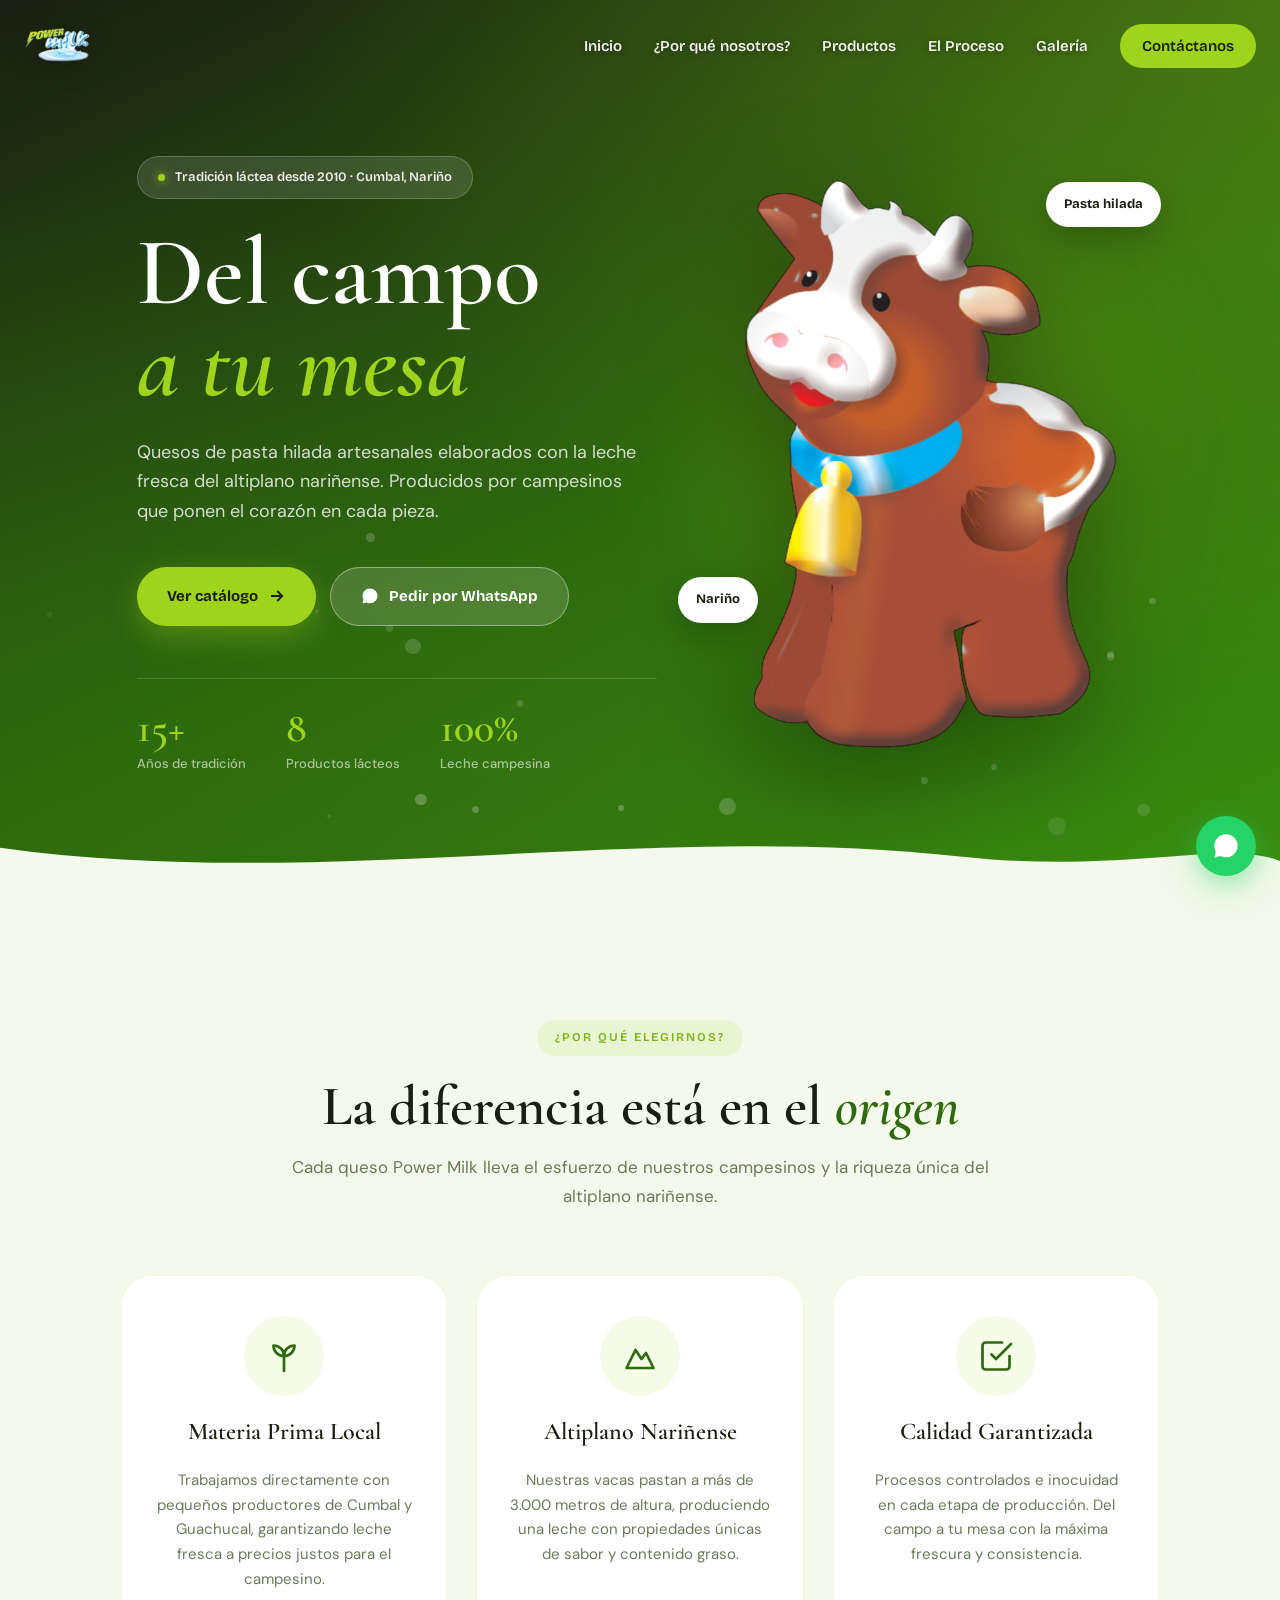
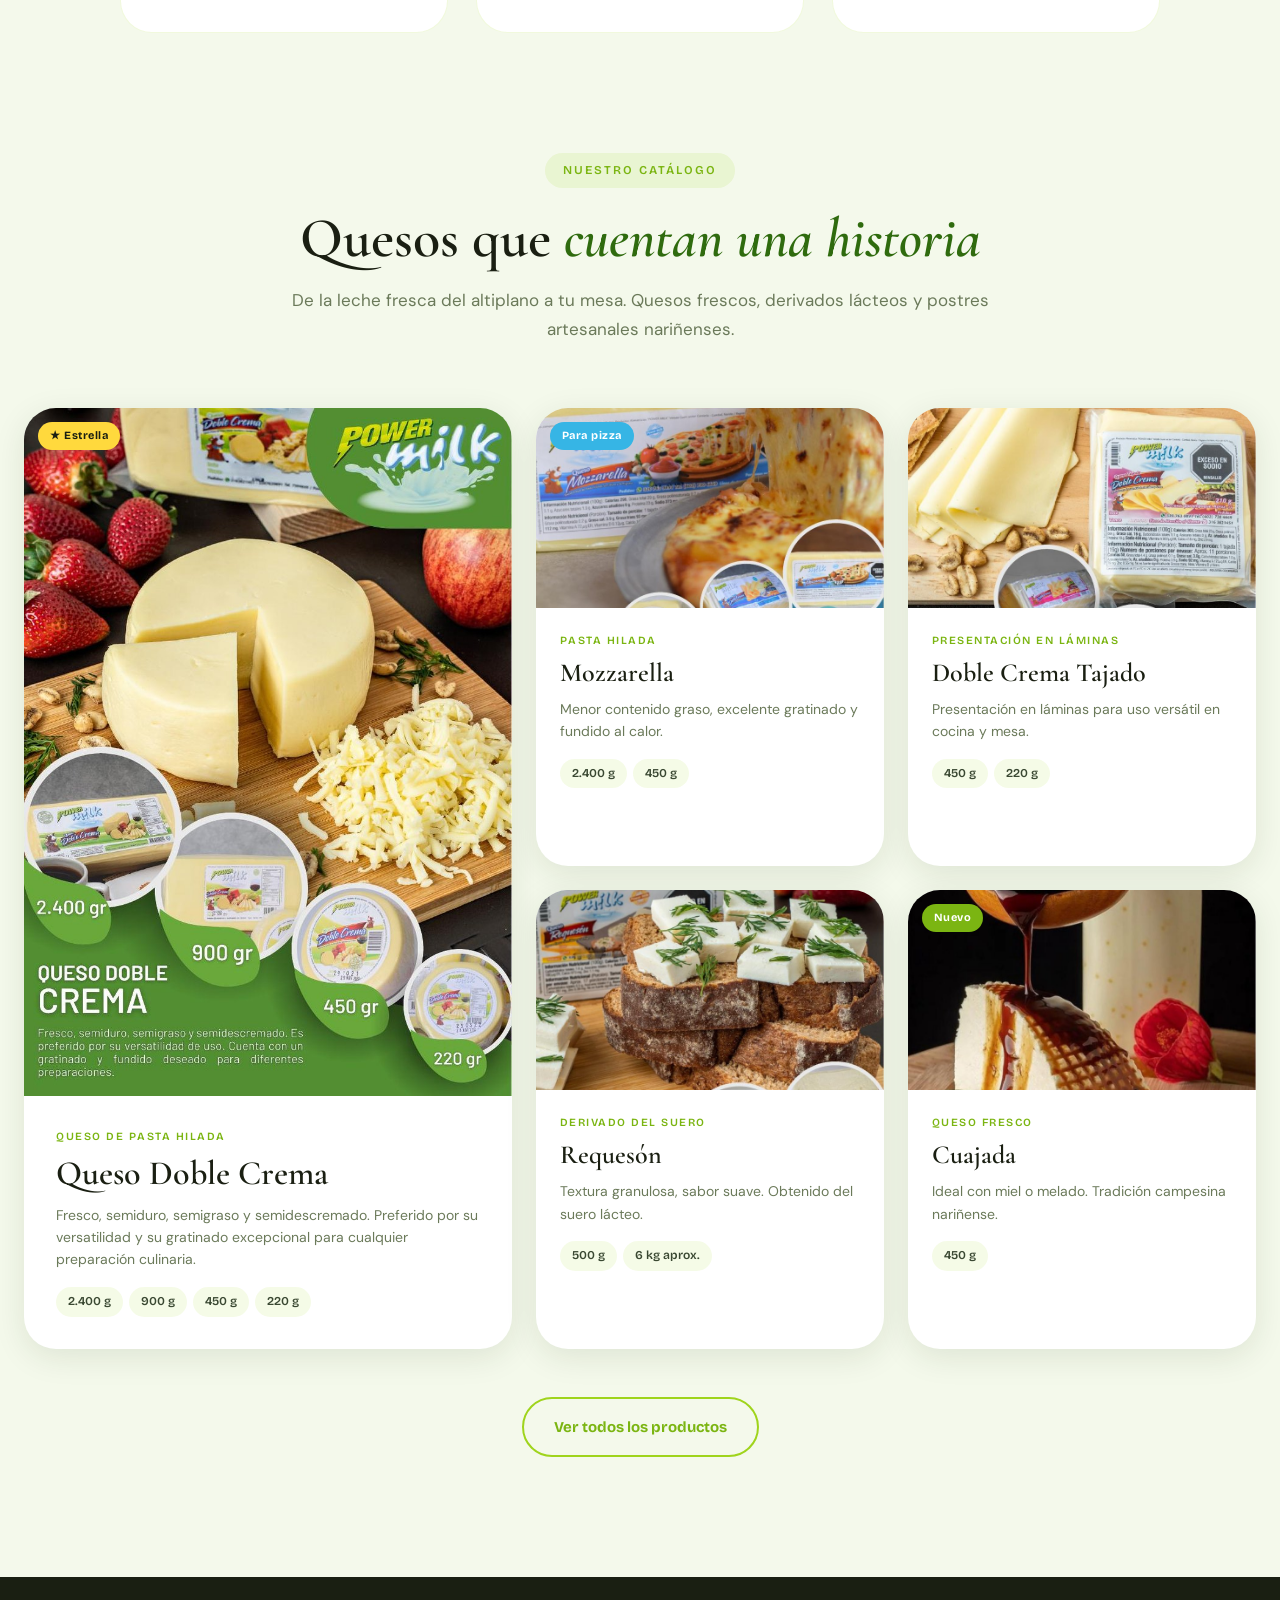
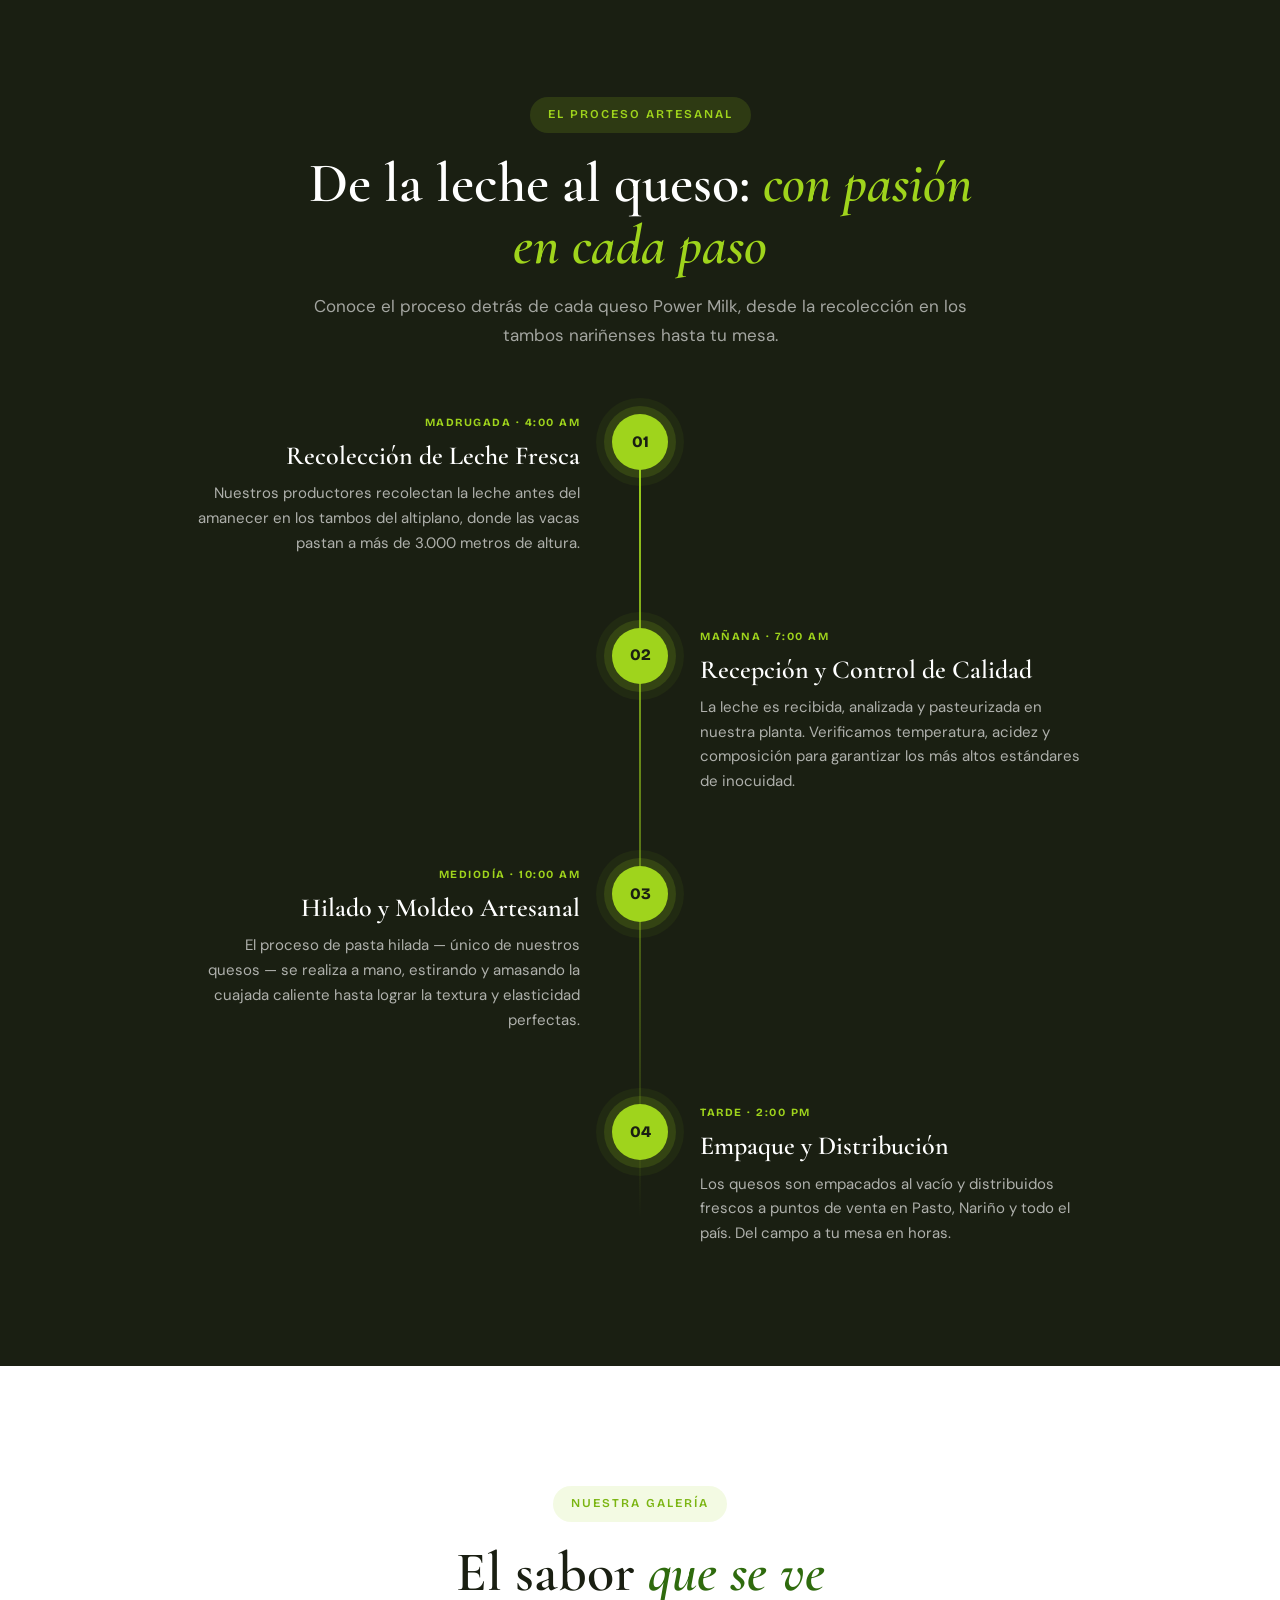
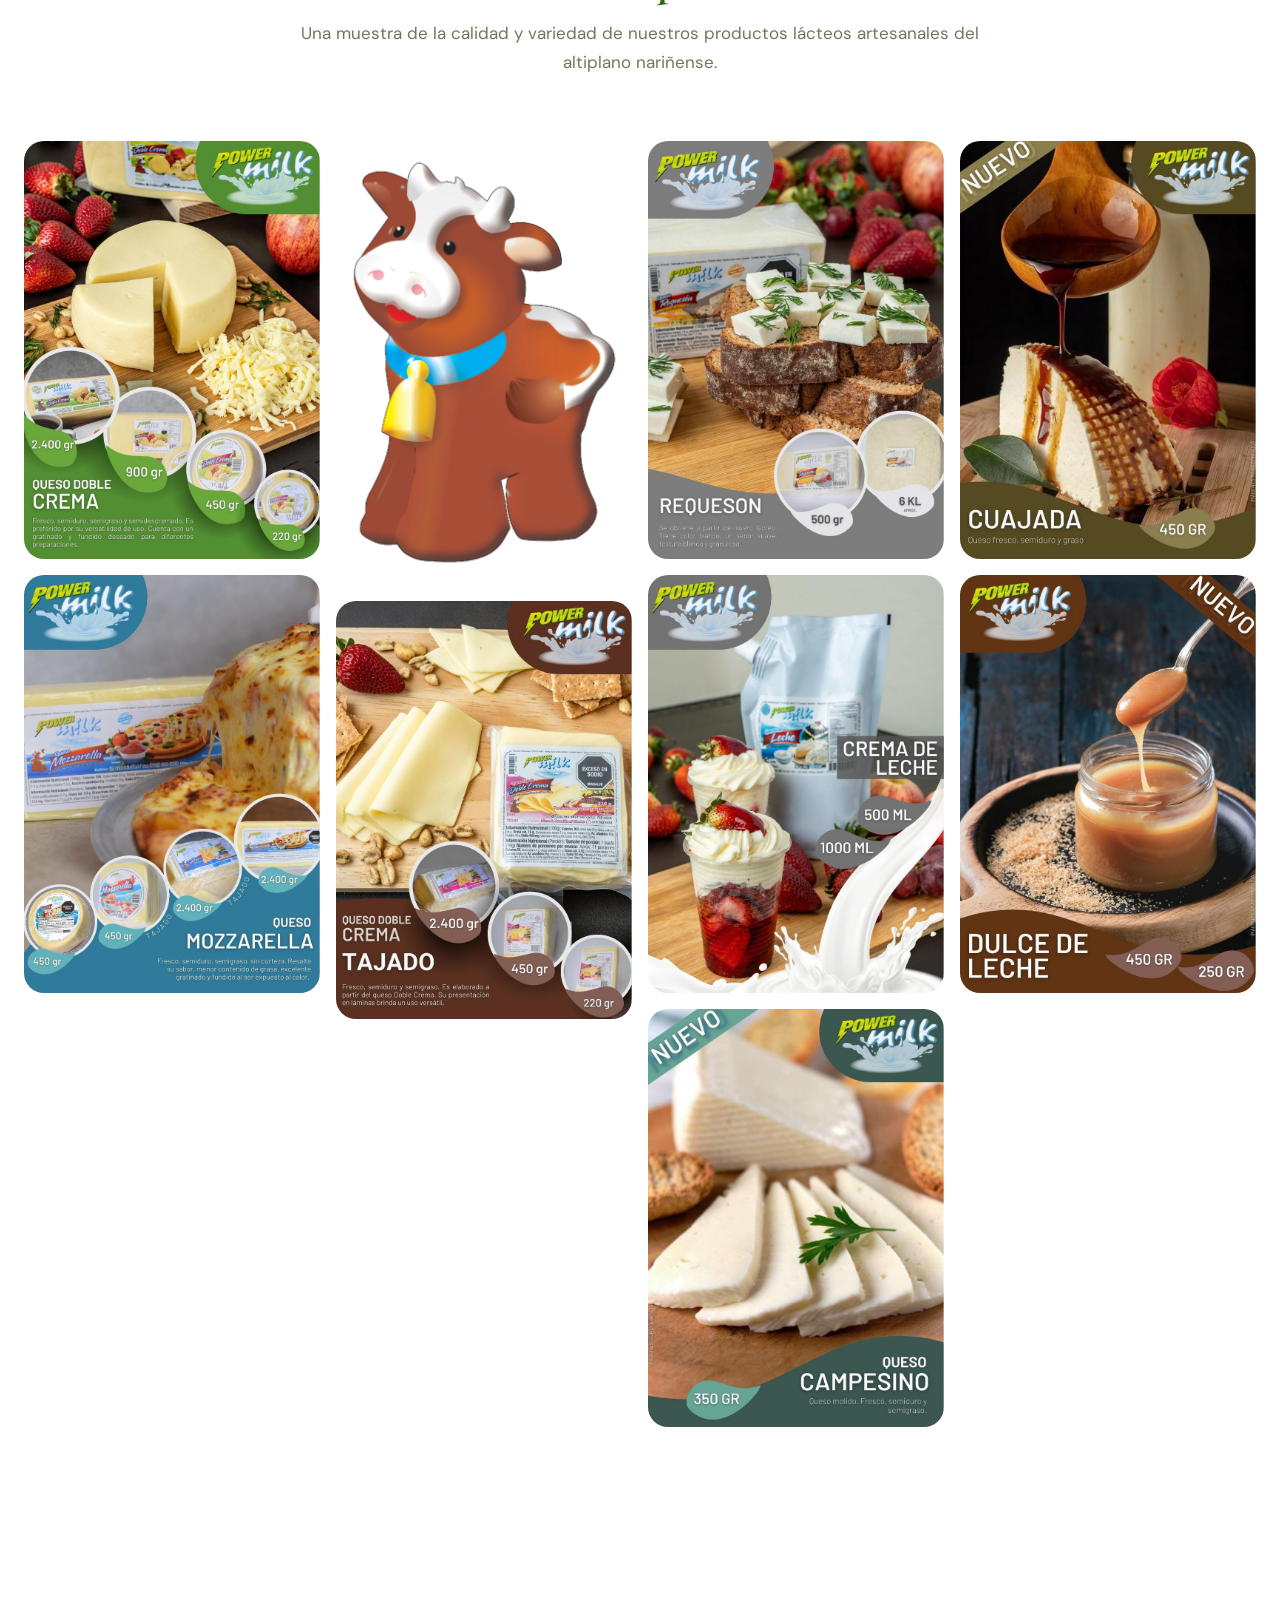
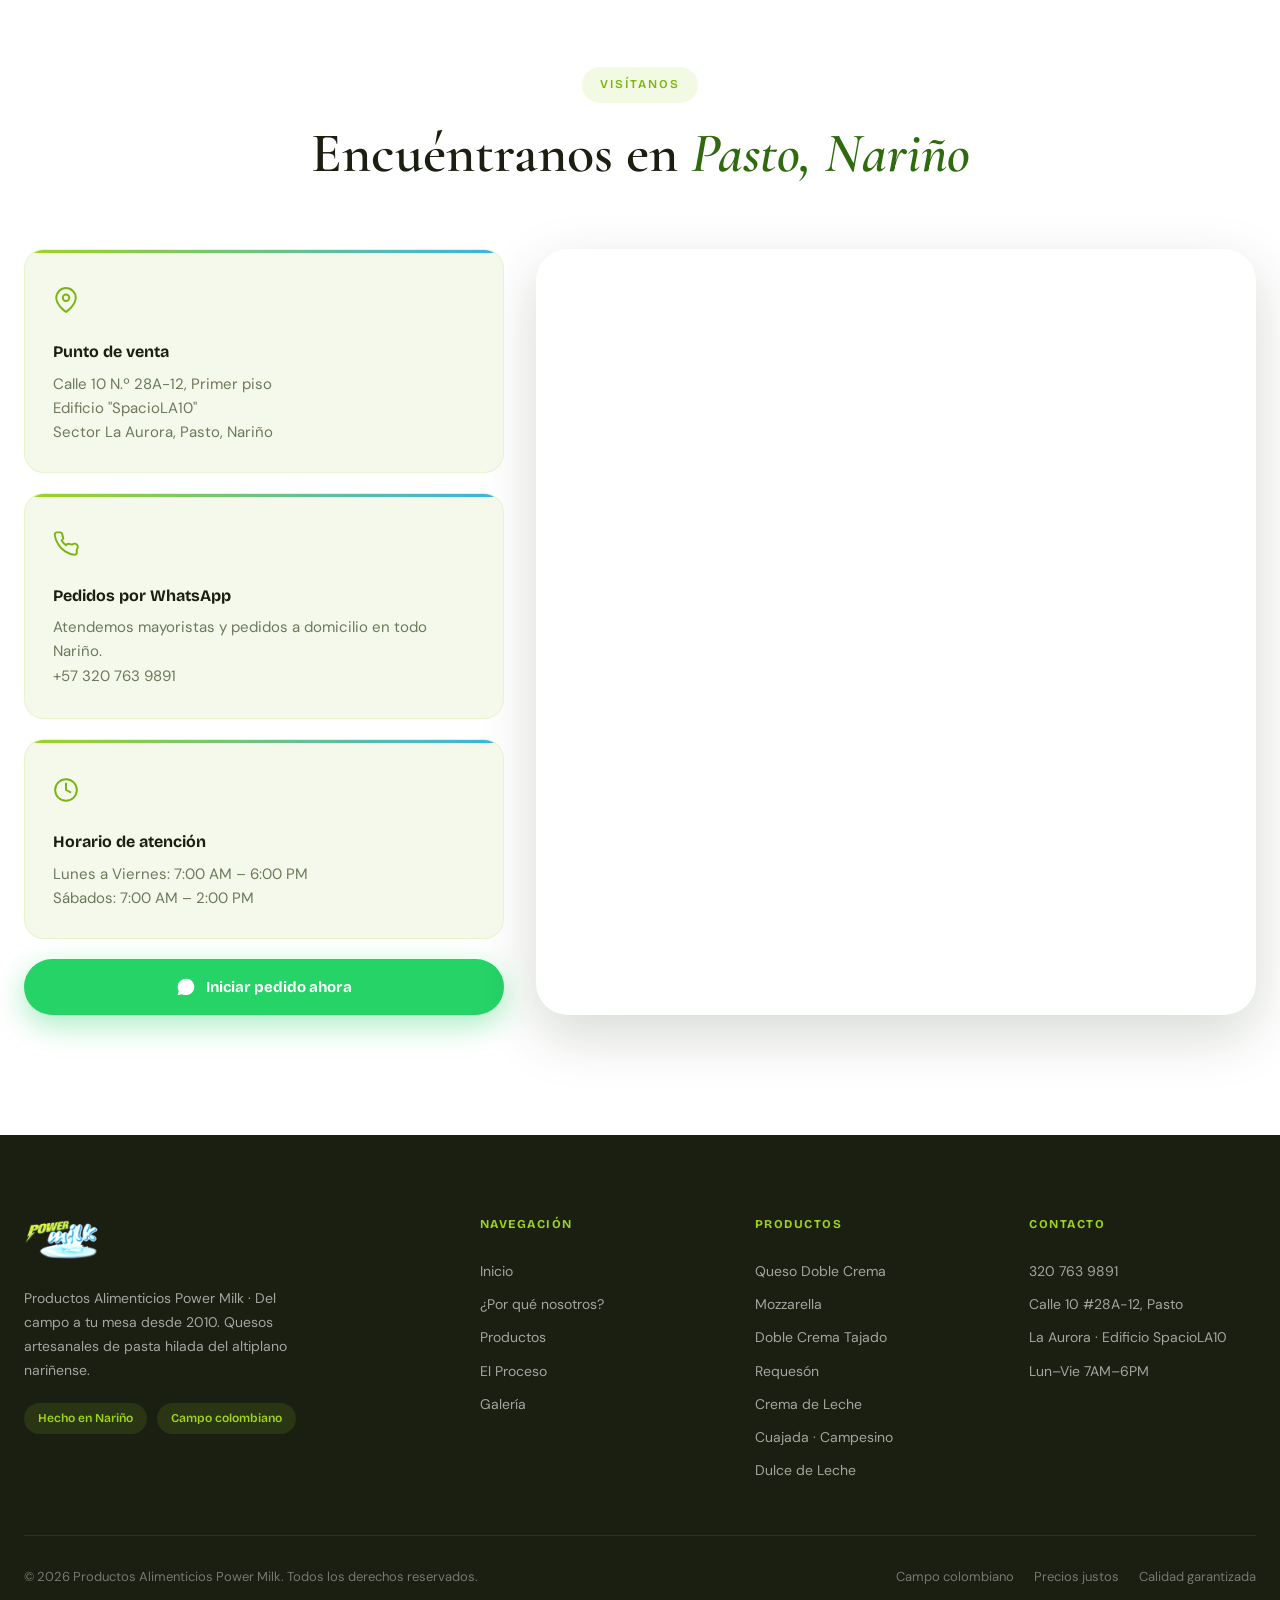
==== experiencia.html @ 26dab273 "Update website content" ====
<!DOCTYPE html>
<html lang="es">
<head>
  <meta charset="UTF-8" />
  <meta name="viewport" content="width=device-width, initial-scale=1.0" />
  <meta name="description" content="Conoce la experiencia Power Milk · Quesos artesanales de pasta hilada del altiplano nariñense. Tradición, calidad y sabor campesino desde 2010." />
  <title>Power Milk · Experiencia Láctea Nariñense</title>
  <link rel="icon" type="image/png" href="logo.png" />
  <link rel="preconnect" href="https://fonts.googleapis.com" />
  <link rel="preconnect" href="https://fonts.gstatic.com" crossorigin />
  <link href="https://fonts.googleapis.com/css2?family=Cormorant+Garamond:ital,wght@0,400;0,600;1,400;1,600&family=Bricolage+Grotesque:opsz,wght@12..96,400;12..96,600;12..96,700;12..96,800&family=DM+Sans:opsz,wght@9..40,400;9..40,500;9..40,600&display=swap" rel="stylesheet" />
  <style>
    :root {
      --bg-page: #F4F9EB;
      --bg-card: #FFFFFF;
      --bg-dark: #1A1F12;
      --text-primary: #1A1F12;
      --text-secondary: #3A4832;
      --text-muted: #6B7A5A;
      --green: #9FD41C;
      --green-dark: #7BB512;
      --green-deep: #2F6B0E;
      --blue: #36B5E5;
      --gold: #FFD93D;
      --font-serif: 'Cormorant Garamond', Georgia, serif;
      --font-display: 'Bricolage Grotesque', sans-serif;
      --font-body: 'DM Sans', sans-serif;
      --container: 1280px;
      --r-sm: 12px;
      --r-md: 20px;
      --r-lg: 32px;
      --shadow: 0 8px 32px rgba(30,50,14,0.10);
      --shadow-lg: 0 20px 56px rgba(30,50,14,0.18);
      --transition: 0.4s cubic-bezier(0.22,1,0.36,1);
    }
    *{box-sizing:border-box;margin:0;padding:0}
    html{scroll-behavior:smooth}
    body{font-family:var(--font-body);background:var(--bg-page);color:var(--text-primary);line-height:1.65;-webkit-font-smoothing:antialiased;overflow-x:hidden}
    img{max-width:100%;display:block}
    a{text-decoration:none;color:inherit}
    button{cursor:pointer;border:none;background:none;font-family:inherit}
    .container{max-width:var(--container);margin:0 auto;padding:0 24px}

    /* PROGRESS */
    #progress-bar{position:fixed;top:0;left:0;height:3px;width:0;background:linear-gradient(90deg,var(--green),var(--blue));z-index:9999;transition:width .1s linear}

    /* NAV */
    .nav{position:fixed;top:3px;left:0;right:0;z-index:100;padding:20px 0;transition:var(--transition)}
    .nav.scrolled{background:rgba(255,255,255,0.95);backdrop-filter:blur(20px);padding:14px 0;box-shadow:0 2px 20px rgba(0,0,0,0.08)}
    .nav-inner{max-width:var(--container);margin:0 auto;padding:0 24px;display:flex;align-items:center;justify-content:space-between}
    .nav-logo img{height:46px;filter:drop-shadow(0 4px 12px rgba(0,0,0,0.25));transition:transform .3s}
    .nav-logo:hover img{transform:scale(1.05) rotate(-2deg)}
    .nav-links{display:flex;align-items:center;gap:32px}
    .nav-links a{font-family:var(--font-display);font-weight:600;font-size:15px;position:relative;transition:color .2s}
    .nav:not(.scrolled) .nav-links a{color:rgba(255,255,255,0.92);text-shadow:0 1px 6px rgba(0,0,0,0.4)}
    .nav.scrolled .nav-links a{color:var(--text-primary)}
    .nav-links a:not(.nav-cta)::after{content:'';position:absolute;bottom:-4px;left:0;width:0;height:2px;background:var(--green);transition:width .3s}
    .nav-links a:not(.nav-cta):hover::after{width:100%}
    .nav-cta{background:var(--green);color:var(--text-primary)!important;padding:10px 22px;border-radius:100px;font-weight:700;transition:all .3s;text-shadow:none!important}
    .nav-cta:hover{background:var(--green-dark);transform:translateY(-2px);box-shadow:0 8px 20px rgba(159,212,28,0.4)}
    .nav-burger{display:none;width:40px;height:40px;flex-direction:column;justify-content:center;align-items:center;gap:5px}
    .nav-burger span{width:22px;height:2px;border-radius:2px;transition:.3s;background:white}
    .nav.scrolled .nav-burger span{background:var(--text-primary)}
    .nav-burger.open span:nth-child(1){transform:translateY(7px) rotate(45deg)}
    .nav-burger.open span:nth-child(2){opacity:0}
    .nav-burger.open span:nth-child(3){transform:translateY(-7px) rotate(-45deg)}
    .nav-mobile{display:none;flex-direction:column;background:white;padding:20px 24px;gap:4px;border-top:1px solid #E5E5DD}
    .nav-mobile.open{display:flex}
    .nav-mobile a{font-family:var(--font-display);font-weight:600;font-size:16px;padding:12px 16px;border-radius:10px;transition:background .2s}
    .nav-mobile a:hover{background:rgba(159,212,28,0.1)}

    /* BUTTONS */
    .btn{display:inline-flex;align-items:center;gap:10px;padding:16px 30px;border-radius:100px;font-family:var(--font-display);font-weight:700;font-size:15px;transition:all .3s cubic-bezier(0.22,1,0.36,1);cursor:pointer;white-space:nowrap}
    .btn-green{background:var(--green);color:var(--text-primary);box-shadow:0 10px 30px rgba(159,212,28,0.35)}
    .btn-green:hover{background:var(--green-dark);transform:translateY(-3px);box-shadow:0 16px 40px rgba(159,212,28,0.45)}
    .btn-glass{background:rgba(255,255,255,0.15);color:white;border:1.5px solid rgba(255,255,255,0.4);backdrop-filter:blur(10px)}
    .btn-glass:hover{background:rgba(255,255,255,0.25);transform:translateY(-3px)}
    .btn-whats{background:#25D366;color:white;box-shadow:0 10px 30px rgba(37,211,102,0.4)}
    .btn-whats:hover{background:#1FB855;transform:translateY(-3px);box-shadow:0 16px 40px rgba(37,211,102,0.5)}
    .btn-outline{background:transparent;color:var(--green-dark);border:2px solid var(--green)}
    .btn-outline:hover{background:var(--green);color:var(--text-primary);transform:translateY(-2px)}

    /* REVEALS */
    .reveal-up,.reveal-left,.reveal-right,.reveal-scale{opacity:0;transition:opacity .65s cubic-bezier(0.22,1,0.36,1),transform .65s cubic-bezier(0.22,1,0.36,1)}
    .reveal-up{transform:translateY(40px)}
    .reveal-left{transform:translateX(-40px)}
    .reveal-right{transform:translateX(40px)}
    .reveal-scale{transform:scale(0.92)}
    .revealed{opacity:1!important;transform:none!important}
    .stagger-1{transition-delay:.1s}.stagger-2{transition-delay:.2s}.stagger-3{transition-delay:.3s}.stagger-4{transition-delay:.4s}

    /* SECTION HEADS */
    .section-head{text-align:center;max-width:700px;margin:0 auto 64px}
    .eyebrow{display:inline-block;font-family:var(--font-display);font-weight:600;font-size:12px;letter-spacing:2px;text-transform:uppercase;color:var(--green-dark);background:rgba(159,212,28,0.12);padding:8px 18px;border-radius:100px;margin-bottom:20px}
    .heading-serif{font-family:var(--font-serif);font-weight:600;font-size:clamp(32px,5vw,56px);line-height:1.1;color:var(--text-primary);margin-bottom:16px}
    .heading-serif em{font-style:italic;color:var(--green-deep)}
    .section-sub{font-size:17px;color:var(--text-muted);line-height:1.7}

    /* HERO */
    .hero{position:relative;min-height:100vh;background:radial-gradient(ellipse at top right,rgba(159,212,28,0.25),transparent 55%),radial-gradient(ellipse at bottom left,rgba(47,107,14,0.55),transparent 55%),linear-gradient(155deg,#1A1F12 0%,#2F6B0E 55%,#3A8F10 100%);display:flex;align-items:center;overflow:hidden;padding:140px 0 110px}
    .hero-particles{position:absolute;inset:0;pointer-events:none;overflow:hidden}
    .particle{position:absolute;background:rgba(255,255,255,0.45);border-radius:50%;animation:particleRise linear infinite}
    @keyframes particleRise{0%{transform:translateY(0) scale(1);opacity:.6}100%{transform:translateY(-110vh) scale(.4);opacity:0}}
    .hero-inner{position:relative;z-index:2;max-width:var(--container);margin:0 auto;padding:0 24px;display:grid;grid-template-columns:1.1fr 0.9fr;gap:60px;align-items:center}
    .hero-eyebrow{display:inline-flex;align-items:center;gap:10px;background:rgba(255,255,255,0.12);backdrop-filter:blur(12px);border:1px solid rgba(255,255,255,0.2);padding:10px 20px;border-radius:100px;font-family:var(--font-display);font-weight:600;font-size:13px;color:rgba(255,255,255,0.9);margin-bottom:28px}
    .hero-eyebrow .dot{width:7px;height:7px;background:var(--green);border-radius:50%;box-shadow:0 0 10px var(--green);animation:pulse 2s infinite}
    @keyframes pulse{0%,100%{opacity:1;transform:scale(1)}50%{opacity:.6;transform:scale(1.3)}}
    .hero-title{font-family:var(--font-serif);font-weight:600;font-size:clamp(52px,7.5vw,104px);line-height:0.95;color:white;margin-bottom:28px}
    .hero-title .accent{font-style:italic;color:var(--green);display:block}
    .hero-sub{font-size:18px;line-height:1.65;color:rgba(255,255,255,0.8);max-width:520px;margin-bottom:40px}
    .hero-btns{display:flex;gap:14px;flex-wrap:wrap;margin-bottom:52px}
    .hero-stats{display:flex;gap:40px;padding-top:28px;border-top:1px solid rgba(255,255,255,0.15)}
    .hero-stat-num{font-family:var(--font-serif);font-size:42px;font-weight:600;color:var(--green);line-height:1}
    .hero-stat-lbl{font-size:13px;color:rgba(255,255,255,0.6);margin-top:4px;font-weight:500}
    .hero-visual{display:flex;justify-content:center;align-items:center}
    .hero-img-wrap{position:relative;width:100%;max-width:420px}
    .hero-glow{position:absolute;inset:-10%;background:radial-gradient(circle,rgba(159,212,28,0.3) 0%,transparent 65%);filter:blur(40px)}
    .hero-mascota{position:relative;z-index:2;width:100%;filter:drop-shadow(0 30px 60px rgba(0,0,0,0.4));animation:cowFloat 4s ease-in-out infinite}
    @keyframes cowFloat{0%,100%{transform:translateY(0) rotate(-1deg)}50%{transform:translateY(-18px) rotate(1.5deg)}}
    .hero-badge{position:absolute;z-index:3;background:white;padding:12px 18px;border-radius:100px;display:flex;align-items:center;gap:8px;font-family:var(--font-display);font-weight:700;font-size:13px;color:var(--text-primary);box-shadow:0 12px 30px rgba(0,0,0,0.2);animation:badgeFloat 5s ease-in-out infinite}
    @keyframes badgeFloat{0%,100%{transform:translateY(0)}50%{transform:translateY(-10px)}}
    .badge-a{top:5%;right:-5%;animation-delay:0s}
    .badge-b{bottom:25%;left:-10%;animation-delay:-2s}
    .hero-wave{position:absolute;bottom:-1px;left:0;width:100%;z-index:3}

    /* VALUE PROPS */
    .value-props{padding:120px 0;background:var(--bg-page)}
    .props-grid{display:grid;grid-template-columns:repeat(3,1fr);gap:28px;max-width:1040px;margin:0 auto}
    .prop-card{background:white;border:1px solid rgba(159,212,28,0.15);border-radius:var(--r-lg);padding:40px 32px;display:flex;flex-direction:column;align-items:center;text-align:center;gap:16px;transition:all .4s;cursor:default;position:relative;overflow:hidden}
    .prop-card::before{content:'';position:absolute;inset:0;background:linear-gradient(120deg,transparent 0%,rgba(159,212,28,0.07) 50%,transparent 100%);transform:translateX(-100%);transition:transform .6s}
    .prop-card:hover::before{transform:translateX(100%)}
    .prop-card:hover{transform:translateY(-6px);box-shadow:var(--shadow-lg);border-color:var(--green)}
    .prop-icon{width:80px;height:80px;background:rgba(159,212,28,0.1);border-radius:50%;display:flex;align-items:center;justify-content:center;font-size:36px;transition:transform .3s}
    .prop-card:hover .prop-icon{transform:scale(1.1)}
    .prop-card h3{font-family:var(--font-serif);font-size:24px;font-weight:600;color:var(--text-primary)}
    .prop-card p{font-size:15px;color:var(--text-muted);line-height:1.65}

    /* PRODUCTS */
    .products{padding:0 0 120px;background:var(--bg-page)}
    .products-grid{display:grid;grid-template-columns:1.4fr 1fr 1fr;grid-template-rows:auto auto;gap:24px}
    .prod-card{background:white;border-radius:var(--r-lg);overflow:hidden;box-shadow:var(--shadow);transition:all .5s cubic-bezier(0.22,1,0.36,1);display:flex;flex-direction:column}
    .prod-card:hover{transform:translateY(-10px);box-shadow:var(--shadow-lg)}
    .prod-card.featured{grid-row:span 2}
    .prod-media{position:relative;overflow:hidden}
    .prod-card.featured .prod-media{flex:1;min-height:300px}
    .prod-card:not(.featured) .prod-media{height:200px}
    .prod-media img{width:100%;height:100%;object-fit:cover;transition:transform .6s cubic-bezier(0.22,1,0.36,1)}
    .prod-card:hover .prod-media img{transform:scale(1.06)}
    .prod-tag{position:absolute;top:14px;left:14px;font-family:var(--font-display);font-weight:700;font-size:11px;letter-spacing:.5px;padding:5px 12px;border-radius:100px;z-index:2}
    .prod-body{padding:24px}
    .prod-card.featured .prod-body{padding:32px}
    .prod-cat{font-family:var(--font-display);font-size:11px;font-weight:600;letter-spacing:1.5px;text-transform:uppercase;color:var(--green-dark);margin-bottom:8px;display:block}
    .prod-body h3{font-family:var(--font-serif);font-size:26px;font-weight:600;color:var(--text-primary);margin-bottom:10px;line-height:1.15}
    .prod-card.featured .prod-body h3{font-size:34px}
    .prod-body p{font-size:14px;color:var(--text-muted);line-height:1.6;margin-bottom:16px}
    .prod-sizes{display:flex;flex-wrap:wrap;gap:6px}
    .prod-sizes span{background:rgba(159,212,28,0.1);color:var(--text-secondary);padding:5px 12px;border-radius:100px;font-family:var(--font-display);font-weight:600;font-size:12px}

    /* PROCESS */
    .process{padding:120px 0;background:var(--bg-dark);color:white;position:relative;overflow:hidden}
    .process::after{content:'';display:none}
    .process .eyebrow{color:var(--green);background:rgba(159,212,28,0.15)}
    .process .heading-serif{color:white}
    .process .heading-serif em{color:var(--green)}
    .process .section-sub{color:rgba(255,255,255,0.6)}
    .timeline{position:relative;max-width:900px;margin:0 auto}
    .timeline::before{content:'';position:absolute;top:28px;left:50%;transform:translateX(-50%);width:2px;height:calc(100% - 56px);background:linear-gradient(180deg,var(--green),transparent)}
    .timeline-item{display:grid;grid-template-columns:1fr 56px 1fr;gap:32px;align-items:start;margin-bottom:72px}
    .timeline-item:last-child{margin-bottom:0}
    .timeline-item:nth-child(odd) .t-content{grid-column:1;text-align:right}
    .timeline-item:nth-child(odd) .t-dot{grid-column:2}
    .timeline-item:nth-child(odd) .t-empty{grid-column:3}
    .timeline-item:nth-child(even) .t-empty{grid-column:1}
    .timeline-item:nth-child(even) .t-dot{grid-column:2}
    .timeline-item:nth-child(even) .t-content{grid-column:3;text-align:left}
    .t-dot{width:56px;height:56px;background:var(--green);border-radius:50%;display:flex;align-items:center;justify-content:center;font-family:var(--font-display);font-size:16px;font-weight:800;color:var(--bg-dark);flex-shrink:0;box-shadow:0 0 0 8px rgba(159,212,28,0.15),0 0 0 16px rgba(159,212,28,0.06);z-index:1;position:relative}
    .t-time{font-family:var(--font-display);font-size:11px;font-weight:700;letter-spacing:1.5px;text-transform:uppercase;color:var(--green);margin-bottom:8px}
    .t-content h3{font-family:var(--font-serif);font-size:26px;font-weight:600;color:white;margin-bottom:10px;line-height:1.2}
    .t-content p{font-size:15px;color:rgba(255,255,255,0.65);line-height:1.65}

    /* GALLERY */
    .gallery{padding:120px 0;background:white}
    .masonry{columns:4;column-gap:16px}
    .masonry-item{break-inside:avoid;margin-bottom:16px;border-radius:var(--r-md);overflow:hidden;position:relative;cursor:pointer}
    .masonry-item img{width:100%;display:block;transition:transform .5s cubic-bezier(0.22,1,0.36,1)}
    .masonry-item:hover img{transform:scale(1.05)}
    .masonry-overlay{position:absolute;inset:0;background:linear-gradient(to top,rgba(26,31,18,0.75),transparent 50%);opacity:0;transition:opacity .3s;display:flex;align-items:flex-end;padding:20px}
    .masonry-item:hover .masonry-overlay{opacity:1}
    .masonry-label{font-family:var(--font-serif);font-size:18px;font-weight:600;color:white;font-style:italic}

    /* CONTACT */
    .contact{padding:120px 0;background:white}
    .contact-grid{display:grid;grid-template-columns:1fr 1.5fr;gap:32px;align-items:stretch}
    .contact-info{display:flex;flex-direction:column;gap:20px}
    .contact-card{background:var(--bg-page);border-radius:var(--r-md);padding:28px;border:1px solid rgba(159,212,28,0.15);position:relative;overflow:hidden;transition:all .3s}
    .contact-card::before{content:'';position:absolute;top:0;left:0;width:100%;height:3px;background:linear-gradient(90deg,var(--green),var(--blue))}
    .contact-card:hover{transform:translateX(4px);box-shadow:var(--shadow)}
    .contact-icon{font-size:30px;margin-bottom:12px}
    .contact-card h4{font-family:var(--font-display);font-weight:700;font-size:16px;color:var(--text-primary);margin-bottom:6px}
    .contact-card p,.contact-card a{font-size:15px;color:var(--text-muted);line-height:1.6}
    .contact-card a:hover{color:var(--green-dark)}
    .map-wrap{border-radius:var(--r-lg);overflow:hidden;min-height:460px;box-shadow:var(--shadow-lg)}
    .map-wrap iframe{display:block;width:100%;height:100%;min-height:460px}

    /* FOOTER */
    .footer{background:var(--bg-dark);color:white;padding:80px 0 30px}
    .footer-grid{display:grid;grid-template-columns:1.8fr 1fr 1fr 1fr;gap:48px;padding-bottom:48px;border-bottom:1px solid rgba(255,255,255,0.08);margin-bottom:30px}
    .footer-logo{height:52px;margin-bottom:20px;filter:brightness(1.1)}
    .footer-brand p{font-size:14px;color:rgba(255,255,255,0.6);line-height:1.7;max-width:300px;margin-bottom:20px}
    .footer-badges{display:flex;gap:10px;flex-wrap:wrap}
    .badge-pill{background:rgba(159,212,28,0.12);color:var(--green);font-family:var(--font-display);font-weight:600;font-size:12px;padding:6px 14px;border-radius:100px}
    .footer-col h5{font-family:var(--font-display);font-weight:700;font-size:12px;letter-spacing:1.5px;text-transform:uppercase;color:var(--green);margin-bottom:20px}
    .footer-col a,.footer-col span{display:block;font-size:14px;color:rgba(255,255,255,0.6);padding:5px 0;transition:color .2s}
    .footer-col a:hover{color:var(--green)}
    .footer-bottom{display:flex;justify-content:space-between;align-items:center;font-size:13px;color:rgba(255,255,255,0.4)}
    .footer-sustain{display:flex;gap:20px}

    /* FLOAT WHATSAPP */
    .float-whats{position:fixed;bottom:24px;right:24px;width:60px;height:60px;background:#25D366;border-radius:50%;display:flex;align-items:center;justify-content:center;box-shadow:0 8px 30px rgba(37,211,102,0.5);z-index:50;transition:all .3s;animation:pulseRing 2.5s infinite}
    .float-whats:hover{transform:scale(1.1) rotate(-8deg)}
    @keyframes pulseRing{0%{box-shadow:0 8px 30px rgba(37,211,102,0.5),0 0 0 0 rgba(37,211,102,0.6)}70%{box-shadow:0 8px 30px rgba(37,211,102,0.5),0 0 0 18px rgba(37,211,102,0)}100%{box-shadow:0 8px 30px rgba(37,211,102,0.5),0 0 0 0 rgba(37,211,102,0)}}

    /* RESPONSIVE */
    @media(max-width:1024px){
      .hero-inner{grid-template-columns:1fr;gap:40px}
      .hero-visual{max-width:360px;margin:0 auto}
      .props-grid{grid-template-columns:repeat(2,1fr);max-width:700px}
      .products-grid{grid-template-columns:1fr 1fr}
      .prod-card.featured{grid-column:span 2;grid-row:span 1}
      .timeline::before{display:none}
      .timeline-item{grid-template-columns:auto 1fr;gap:20px}
      .timeline-item:nth-child(odd) .t-content,.timeline-item:nth-child(even) .t-content{grid-column:2;text-align:left}
      .timeline-item:nth-child(odd) .t-dot,.timeline-item:nth-child(even) .t-dot{grid-column:1}
      .t-empty{display:none}
      .masonry{columns:3}
      .contact-grid{grid-template-columns:1fr}
      .footer-grid{grid-template-columns:1fr 1fr}
    }
    @media(max-width:768px){
      .nav-links{display:none}
      .nav-burger{display:flex}
      .value-props,.products,.process,.gallery,.contact{padding:80px 0}
      .products{padding-top:0}
      .hero{padding:120px 0 80px}
      .props-grid{grid-template-columns:1fr;max-width:400px}
      .products-grid{grid-template-columns:1fr}
      .prod-card.featured{grid-column:span 1}
      .masonry{columns:2}
      .footer-grid{grid-template-columns:1fr;gap:32px}
      .footer-bottom{flex-direction:column;gap:12px;text-align:center}
      .footer-sustain{flex-wrap:wrap;justify-content:center}
      .hero-btns{flex-direction:column}
      .btn{width:100%;justify-content:center}
      .hero-stats{gap:24px}
    }
    @media(max-width:480px){
      .masonry{columns:1}
      .hero-title{font-size:50px}
      .hero-stats{flex-direction:column;gap:16px}
    }
  </style>
</head>
<body>

<div id="progress-bar"></div>

<!-- NAV -->
<header class="nav" id="nav">
  <div class="nav-inner">
    <a href="index.html" class="nav-logo">
      <img src="logo.png" alt="Power Milk" />
    </a>
    <nav class="nav-links" aria-label="Navegación">
      <a href="index.html">Inicio</a>
      <a href="#propuesta">¿Por qué nosotros?</a>
      <a href="#productos">Productos</a>
      <a href="#proceso">El Proceso</a>
      <a href="#galeria">Galería</a>
      <a href="#contacto" class="nav-cta">Contáctanos</a>
    </nav>
    <button class="nav-burger" aria-label="Abrir menú" id="burger">
      <span></span><span></span><span></span>
    </button>
  </div>
  <div class="nav-mobile" id="navMobile">
    <a href="index.html">Inicio</a>
    <a href="#propuesta">¿Por qué nosotros?</a>
    <a href="#productos">Productos</a>
    <a href="#proceso">El Proceso</a>
    <a href="#galeria">Galería</a>
    <a href="#contacto">Contáctanos</a>
  </div>
</header>

<!-- HERO -->
<section class="hero" id="top">
  <div class="hero-particles" id="particles"></div>
  <div class="hero-inner">
    <div class="hero-text">
      <div class="hero-eyebrow">
        <span class="dot"></span>
        Tradición láctea desde 2010 · Cumbal, Nariño
      </div>
      <h1 class="hero-title">
        Del campo
        <span class="accent">a tu mesa</span>
      </h1>
      <p class="hero-sub">
        Quesos de pasta hilada artesanales elaborados con la leche fresca del altiplano nariñense. Producidos por campesinos que ponen el corazón en cada pieza.
      </p>
      <div class="hero-btns">
        <a href="#productos" class="btn btn-green">
          Ver catálogo
          <svg viewBox="0 0 24 24" width="18" height="18" fill="none" stroke="currentColor" stroke-width="2.5" stroke-linecap="round"><path d="M5 12h14M13 6l6 6-6 6"/></svg>
        </a>
        <a href="https://wa.me/573207639891" target="_blank" rel="noopener" class="btn btn-glass">
          <svg viewBox="0 0 24 24" width="18" height="18" fill="currentColor"><path d="M17.5 14.4c-.3-.2-1.8-.9-2.1-1-.3-.1-.5-.2-.7.2s-.8 1-.9 1.2c-.2.2-.3.2-.6.1-1.8-.9-3-1.6-4.2-3.7-.3-.5.3-.5.9-1.5.1-.2 0-.4 0-.5s-.7-1.6-.9-2.2c-.2-.6-.5-.5-.7-.5h-.6c-.2 0-.5.1-.8.4-.3.3-1 1-1 2.5s1.1 2.9 1.2 3.1c.2.2 2.2 3.4 5.4 4.7 2 .8 2.8.9 3.8.8.6-.1 1.8-.7 2-1.5.3-.7.3-1.4.2-1.5-.1-.2-.3-.2-.6-.4M12 2C6.5 2 2 6.5 2 12c0 1.8.5 3.5 1.3 4.9L2 22l5.2-1.4c1.4.7 3 1.1 4.8 1.1 5.5 0 10-4.5 10-10S17.5 2 12 2"/></svg>
          Pedir por WhatsApp
        </a>
      </div>
      <div class="hero-stats">
        <div class="hero-stat">
          <div class="hero-stat-num">15+</div>
          <div class="hero-stat-lbl">Años de tradición</div>
        </div>
        <div class="hero-stat">
          <div class="hero-stat-num">8</div>
          <div class="hero-stat-lbl">Productos lácteos</div>
        </div>
        <div class="hero-stat">
          <div class="hero-stat-num">100%</div>
          <div class="hero-stat-lbl">Leche campesina</div>
        </div>
      </div>
    </div>
    <div class="hero-visual">
      <div class="hero-img-wrap">
        <div class="hero-glow"></div>
        <img src="mascota.png" alt="Mascota Power Milk" class="hero-mascota" />
        <div class="hero-badge badge-a">Pasta hilada</div>
        <div class="hero-badge badge-b">Nariño</div>
      </div>
    </div>
  </div>
  <svg class="hero-wave" viewBox="0 0 1440 90" preserveAspectRatio="none" xmlns="http://www.w3.org/2000/svg" aria-hidden="true">
    <path d="M0,30 C360,80 720,0 1080,40 C1260,60 1380,20 1440,45 L1440,90 L0,90 Z" fill="#F4F9EB"/>
  </svg>
</section>

<!-- VALUE PROPS -->
<section class="value-props" id="propuesta">
  <div class="container">
    <div class="section-head reveal-up">
      <span class="eyebrow">¿Por qué elegirnos?</span>
      <h2 class="heading-serif">La diferencia está en el <em>origen</em></h2>
      <p class="section-sub">Cada queso Power Milk lleva el esfuerzo de nuestros campesinos y la riqueza única del altiplano nariñense.</p>
    </div>
    <div class="props-grid">
      <div class="prop-card reveal-scale stagger-1">
        <div class="prop-icon"><svg viewBox="0 0 24 24" width="36" height="36" fill="none" stroke="var(--green-deep)" stroke-width="1.8" stroke-linecap="round" stroke-linejoin="round"><path d="M12 22V12"/><path d="M12 12c0-4 3-7 7-7 0 4-3 7-7 7z"/><path d="M12 12c0-4-3-7-7-7 0 4 3 7 7 7z"/></svg></div>
        <h3>Materia Prima Local</h3>
        <p>Trabajamos directamente con pequeños productores de Cumbal y Guachucal, garantizando leche fresca a precios justos para el campesino.</p>
      </div>
      <div class="prop-card reveal-scale stagger-2">
        <div class="prop-icon"><svg viewBox="0 0 24 24" width="36" height="36" fill="none" stroke="var(--green-deep)" stroke-width="1.8" stroke-linecap="round" stroke-linejoin="round"><polygon points="3 20 9 8 13 14 16 10 21 20 3 20"/></svg></div>
        <h3>Altiplano Nariñense</h3>
        <p>Nuestras vacas pastan a más de 3.000 metros de altura, produciendo una leche con propiedades únicas de sabor y contenido graso.</p>
      </div>
      <div class="prop-card reveal-scale stagger-3">
        <div class="prop-icon"><svg viewBox="0 0 24 24" width="36" height="36" fill="none" stroke="var(--green-deep)" stroke-width="1.8" stroke-linecap="round" stroke-linejoin="round"><path d="M9 11l3 3L22 4"/><path d="M21 12v7a2 2 0 0 1-2 2H5a2 2 0 0 1-2-2V5a2 2 0 0 1 2-2h11"/></svg></div>
        <h3>Calidad Garantizada</h3>
        <p>Procesos controlados e inocuidad en cada etapa de producción. Del campo a tu mesa con la máxima frescura y consistencia.</p>
      </div>
    </div>
  </div>
</section>

<!-- PRODUCTS -->
<section class="products" id="productos">
  <div class="container">
    <div class="section-head reveal-up">
      <span class="eyebrow">Nuestro catálogo</span>
      <h2 class="heading-serif">Quesos que <em>cuentan una historia</em></h2>
      <p class="section-sub">De la leche fresca del altiplano a tu mesa. Quesos frescos, derivados lácteos y postres artesanales nariñenses.</p>
    </div>
    <div class="products-grid">
      <article class="prod-card featured reveal-left">
        <div class="prod-media">
          <img src="producto-doble-crema.jpg" alt="Queso Doble Crema Power Milk" loading="lazy" />
          <span class="prod-tag" style="background:var(--gold);color:var(--text-primary)">★ Estrella</span>
        </div>
        <div class="prod-body">
          <span class="prod-cat">Queso de pasta hilada</span>
          <h3>Queso Doble Crema</h3>
          <p>Fresco, semiduro, semigraso y semidescremado. Preferido por su versatilidad y su gratinado excepcional para cualquier preparación culinaria.</p>
          <div class="prod-sizes">
            <span>2.400 g</span><span>900 g</span><span>450 g</span><span>220 g</span>
          </div>
        </div>
      </article>
      <article class="prod-card reveal-up stagger-2">
        <div class="prod-media">
          <img src="producto-mozzarella.jpg" alt="Queso Mozzarella Power Milk" loading="lazy" />
          <span class="prod-tag" style="background:var(--blue);color:white">Para pizza</span>
        </div>
        <div class="prod-body">
          <span class="prod-cat">Pasta hilada</span>
          <h3>Mozzarella</h3>
          <p>Menor contenido graso, excelente gratinado y fundido al calor.</p>
          <div class="prod-sizes"><span>2.400 g</span><span>450 g</span></div>
        </div>
      </article>
      <article class="prod-card reveal-up stagger-3">
        <div class="prod-media">
          <img src="producto-tajado.jpg" alt="Doble Crema Tajado Power Milk" loading="lazy" />
        </div>
        <div class="prod-body">
          <span class="prod-cat">Presentación en láminas</span>
          <h3>Doble Crema Tajado</h3>
          <p>Presentación en láminas para uso versátil en cocina y mesa.</p>
          <div class="prod-sizes"><span>450 g</span><span>220 g</span></div>
        </div>
      </article>
      <article class="prod-card reveal-up stagger-2">
        <div class="prod-media">
          <img src="producto-requeson.jpg" alt="Requesón Power Milk" loading="lazy" />
        </div>
        <div class="prod-body">
          <span class="prod-cat">Derivado del suero</span>
          <h3>Requesón</h3>
          <p>Textura granulosa, sabor suave. Obtenido del suero lácteo.</p>
          <div class="prod-sizes"><span>500 g</span><span>6 kg aprox.</span></div>
        </div>
      </article>
      <article class="prod-card reveal-up stagger-3">
        <div class="prod-media">
          <img src="producto-cuajada.jpg" alt="Cuajada Power Milk" loading="lazy" />
          <span class="prod-tag" style="background:var(--green-dark);color:white">Nuevo</span>
        </div>
        <div class="prod-body">
          <span class="prod-cat">Queso fresco</span>
          <h3>Cuajada</h3>
          <p>Ideal con miel o melado. Tradición campesina nariñense.</p>
          <div class="prod-sizes"><span>450 g</span></div>
        </div>
      </article>
    </div>
    <div style="text-align:center;margin-top:48px">
      <a href="index.html#productos" class="btn btn-outline">Ver todos los productos</a>
    </div>
  </div>
</section>

<!-- PROCESS TIMELINE -->
<section class="process" id="proceso">
  <div class="container">
    <div class="section-head reveal-up">
      <span class="eyebrow">El Proceso Artesanal</span>
      <h2 class="heading-serif">De la leche al queso: <em>con pasión en cada paso</em></h2>
      <p class="section-sub">Conoce el proceso detrás de cada queso Power Milk, desde la recolección en los tambos nariñenses hasta tu mesa.</p>
    </div>
    <div class="timeline">
      <div class="timeline-item">
        <div class="t-content reveal-right">
          <div class="t-time">Madrugada · 4:00 AM</div>
          <h3>Recolección de Leche Fresca</h3>
          <p>Nuestros productores recolectan la leche antes del amanecer en los tambos del altiplano, donde las vacas pastan a más de 3.000 metros de altura.</p>
        </div>
        <div class="t-dot">01</div>
        <div class="t-empty"></div>
      </div>
      <div class="timeline-item">
        <div class="t-empty"></div>
        <div class="t-dot">02</div>
        <div class="t-content reveal-left">
          <div class="t-time">Mañana · 7:00 AM</div>
          <h3>Recepción y Control de Calidad</h3>
          <p>La leche es recibida, analizada y pasteurizada en nuestra planta. Verificamos temperatura, acidez y composición para garantizar los más altos estándares de inocuidad.</p>
        </div>
      </div>
      <div class="timeline-item">
        <div class="t-content reveal-right">
          <div class="t-time">Mediodía · 10:00 AM</div>
          <h3>Hilado y Moldeo Artesanal</h3>
          <p>El proceso de pasta hilada — único de nuestros quesos — se realiza a mano, estirando y amasando la cuajada caliente hasta lograr la textura y elasticidad perfectas.</p>
        </div>
        <div class="t-dot">03</div>
        <div class="t-empty"></div>
      </div>
      <div class="timeline-item">
        <div class="t-empty"></div>
        <div class="t-dot">04</div>
        <div class="t-content reveal-left">
          <div class="t-time">Tarde · 2:00 PM</div>
          <h3>Empaque y Distribución</h3>
          <p>Los quesos son empacados al vacío y distribuidos frescos a puntos de venta en Pasto, Nariño y todo el país. Del campo a tu mesa en horas.</p>
        </div>
      </div>
    </div>
  </div>
</section>

<!-- GALLERY -->
<section class="gallery" id="galeria">
  <div class="container">
    <div class="section-head reveal-up">
      <span class="eyebrow">Nuestra Galería</span>
      <h2 class="heading-serif">El sabor <em>que se ve</em></h2>
      <p class="section-sub">Una muestra de la calidad y variedad de nuestros productos lácteos artesanales del altiplano nariñense.</p>
    </div>
    <div class="masonry reveal-up">
      <div class="masonry-item">
        <img src="producto-doble-crema.jpg" alt="Queso Doble Crema" loading="lazy" />
        <div class="masonry-overlay"><span class="masonry-label">Doble Crema</span></div>
      </div>
      <div class="masonry-item">
        <img src="producto-mozzarella.jpg" alt="Mozzarella" loading="lazy" />
        <div class="masonry-overlay"><span class="masonry-label">Mozzarella</span></div>
      </div>
      <div class="masonry-item">
        <img src="mascota.png" alt="Power Milk" loading="lazy" />
        <div class="masonry-overlay"><span class="masonry-label">Power Milk</span></div>
      </div>
      <div class="masonry-item">
        <img src="producto-tajado.jpg" alt="Doble Crema Tajado" loading="lazy" />
        <div class="masonry-overlay"><span class="masonry-label">Doble Crema Tajado</span></div>
      </div>
      <div class="masonry-item">
        <img src="producto-requeson.jpg" alt="Requesón" loading="lazy" />
        <div class="masonry-overlay"><span class="masonry-label">Requesón</span></div>
      </div>
      <div class="masonry-item">
        <img src="producto-crema.jpg" alt="Crema de Leche" loading="lazy" />
        <div class="masonry-overlay"><span class="masonry-label">Crema de Leche</span></div>
      </div>
      <div class="masonry-item">
        <img src="producto-campesino.jpg" alt="Queso Campesino" loading="lazy" />
        <div class="masonry-overlay"><span class="masonry-label">Queso Campesino</span></div>
      </div>
      <div class="masonry-item">
        <img src="producto-cuajada.jpg" alt="Cuajada" loading="lazy" />
        <div class="masonry-overlay"><span class="masonry-label">Cuajada</span></div>
      </div>
      <div class="masonry-item">
        <img src="producto-dulce.jpg" alt="Dulce de Leche" loading="lazy" />
        <div class="masonry-overlay"><span class="masonry-label">Dulce de Leche</span></div>
      </div>
    </div>
  </div>
</section>

<!-- CONTACT -->
<section class="contact" id="contacto">
  <div class="container">
    <div class="section-head reveal-up">
      <span class="eyebrow">Visítanos</span>
      <h2 class="heading-serif">Encuéntranos en <em>Pasto, Nariño</em></h2>
    </div>
    <div class="contact-grid">
      <div class="contact-info">
        <div class="contact-card reveal-left stagger-1">
          <div class="contact-icon"><svg viewBox="0 0 24 24" width="26" height="26" fill="none" stroke="var(--green-dark)" stroke-width="1.8" stroke-linecap="round" stroke-linejoin="round"><path d="M21 10c0 7-9 13-9 13s-9-6-9-13a9 9 0 0 1 18 0z"/><circle cx="12" cy="10" r="3"/></svg></div>
          <h4>Punto de venta</h4>
          <p>Calle 10 N.º 28A-12, Primer piso<br/>Edificio "SpacioLA10"<br/>Sector La Aurora, Pasto, Nariño</p>
        </div>
        <div class="contact-card reveal-left stagger-2">
          <div class="contact-icon"><svg viewBox="0 0 24 24" width="26" height="26" fill="none" stroke="var(--green-dark)" stroke-width="1.8" stroke-linecap="round" stroke-linejoin="round"><path d="M22 16.92v3a2 2 0 0 1-2.18 2 19.79 19.79 0 0 1-8.63-3.07A19.5 19.5 0 0 1 4.69 12 19.79 19.79 0 0 1 1.61 3.47 2 2 0 0 1 3.6 1.27h3a2 2 0 0 1 2 1.72 12.84 12.84 0 0 0 .7 2.81 2 2 0 0 1-.45 2.11L7.91 8.84A16 16 0 0 0 12 13.15l.86-.86a2 2 0 0 1 2.11-.45 12.84 12.84 0 0 0 2.81.7A2 2 0 0 1 22 16.92z"/></svg></div>
          <h4>Pedidos por WhatsApp</h4>
          <p>Atendemos mayoristas y pedidos a domicilio en todo Nariño.</p>
          <a href="https://wa.me/573207639891" target="_blank" rel="noopener">+57 320 763 9891</a>
        </div>
        <div class="contact-card reveal-left stagger-3">
          <div class="contact-icon"><svg viewBox="0 0 24 24" width="26" height="26" fill="none" stroke="var(--green-dark)" stroke-width="1.8" stroke-linecap="round" stroke-linejoin="round"><circle cx="12" cy="12" r="10"/><polyline points="12 6 12 12 16 14"/></svg></div>
          <h4>Horario de atención</h4>
          <p>Lunes a Viernes: 7:00 AM – 6:00 PM<br/>Sábados: 7:00 AM – 2:00 PM</p>
        </div>
        <a href="https://wa.me/573207639891" target="_blank" rel="noopener" class="btn btn-whats reveal-up" style="justify-content:center">
          <svg viewBox="0 0 24 24" width="20" height="20" fill="currentColor"><path d="M17.5 14.4c-.3-.2-1.8-.9-2.1-1-.3-.1-.5-.2-.7.2s-.8 1-.9 1.2c-.2.2-.3.2-.6.1-1.8-.9-3-1.6-4.2-3.7-.3-.5.3-.5.9-1.5.1-.2 0-.4 0-.5s-.7-1.6-.9-2.2c-.2-.6-.5-.5-.7-.5h-.6c-.2 0-.5.1-.8.4-.3.3-1 1-1 2.5s1.1 2.9 1.2 3.1c.2.2 2.2 3.4 5.4 4.7 2 .8 2.8.9 3.8.8.6-.1 1.8-.7 2-1.5.3-.7.3-1.4.2-1.5-.1-.2-.3-.2-.6-.4M12 2C6.5 2 2 6.5 2 12c0 1.8.5 3.5 1.3 4.9L2 22l5.2-1.4c1.4.7 3 1.1 4.8 1.1 5.5 0 10-4.5 10-10S17.5 2 12 2"/></svg>
          Iniciar pedido ahora
        </a>
      </div>
      <div class="map-wrap reveal-right">
        <iframe
          src="https://www.google.com/maps/embed?pb=!1m18!1m12!1m3!1d3984.7!2d-77.2862558!3d1.2132209!2m3!1f0!2f0!3f0!3m2!1i1024!2i768!4f13.1!3m3!1m2!1s0x8e2ed48279318921%3A0x41d247dbc4f01c8f!2sLuguicol!5e0!3m2!1ses!2sco!4v1700000000000"
          width="100%" height="100%"
          style="border:0"
          allowfullscreen=""
          loading="lazy"
          referrerpolicy="no-referrer-when-downgrade"
          title="Ubicación Power Milk en Pasto, Nariño">
        </iframe>
      </div>
    </div>
  </div>
</section>

<!-- FOOTER -->
<footer class="footer">
  <div class="container">
    <div class="footer-grid">
      <div class="footer-brand">
        <img src="logo.png" alt="Power Milk" class="footer-logo" />
        <p>Productos Alimenticios Power Milk · Del campo a tu mesa desde 2010. Quesos artesanales de pasta hilada del altiplano nariñense.</p>
        <div class="footer-badges">
          <span class="badge-pill">Hecho en Nariño</span>
          <span class="badge-pill">Campo colombiano</span>
        </div>
      </div>
      <div class="footer-col">
        <h5>Navegación</h5>
        <a href="#top">Inicio</a>
        <a href="#propuesta">¿Por qué nosotros?</a>
        <a href="#productos">Productos</a>
        <a href="#proceso">El Proceso</a>
        <a href="#galeria">Galería</a>
      </div>
      <div class="footer-col">
        <h5>Productos</h5>
        <span>Queso Doble Crema</span>
        <span>Mozzarella</span>
        <span>Doble Crema Tajado</span>
        <span>Requesón</span>
        <span>Crema de Leche</span>
        <span>Cuajada · Campesino</span>
        <span>Dulce de Leche</span>
      </div>
      <div class="footer-col">
        <h5>Contacto</h5>
        <a href="https://wa.me/573207639891" target="_blank" rel="noopener">320 763 9891</a>
        <a href="https://www.google.com/maps/place/Luguicol" target="_blank" rel="noopener">Calle 10 #28A-12, Pasto</a>
        <span>La Aurora · Edificio SpacioLA10</span>
        <span>Lun–Vie 7AM–6PM</span>
      </div>
    </div>
    <div class="footer-bottom">
      <span>© <span id="year"></span> Productos Alimenticios Power Milk. Todos los derechos reservados.</span>
      <div class="footer-sustain">
        <span>Campo colombiano</span>
        <span>Precios justos</span>
        <span>Calidad garantizada</span>
      </div>
    </div>
  </div>
</footer>

<a href="https://wa.me/573207639891" target="_blank" rel="noopener" class="float-whats" aria-label="WhatsApp">
  <svg viewBox="0 0 24 24" width="28" height="28" fill="#fff"><path d="M17.5 14.4c-.3-.2-1.8-.9-2.1-1-.3-.1-.5-.2-.7.2s-.8 1-.9 1.2c-.2.2-.3.2-.6.1-1.8-.9-3-1.6-4.2-3.7-.3-.5.3-.5.9-1.5.1-.2 0-.4 0-.5s-.7-1.6-.9-2.2c-.2-.6-.5-.5-.7-.5h-.6c-.2 0-.5.1-.8.4-.3.3-1 1-1 2.5s1.1 2.9 1.2 3.1c.2.2 2.2 3.4 5.4 4.7 2 .8 2.8.9 3.8.8.6-.1 1.8-.7 2-1.5.3-.7.3-1.4.2-1.5-.1-.2-.3-.2-.6-.4M12 2C6.5 2 2 6.5 2 12c0 1.8.5 3.5 1.3 4.9L2 22l5.2-1.4c1.4.7 3 1.1 4.8 1.1 5.5 0 10-4.5 10-10S17.5 2 12 2"/></svg>
</a>

<script>
  document.getElementById('year').textContent = new Date().getFullYear();

  // Progress bar
  const bar = document.getElementById('progress-bar');
  window.addEventListener('scroll', () => {
    const pct = window.scrollY / (document.body.scrollHeight - window.innerHeight) * 100;
    bar.style.width = pct + '%';
  }, { passive: true });

  // Nav scroll
  const nav = document.getElementById('nav');
  window.addEventListener('scroll', () => {
    nav.classList.toggle('scrolled', window.scrollY > 60);
  }, { passive: true });

  // Mobile menu
  const burger = document.getElementById('burger');
  const navMobile = document.getElementById('navMobile');
  burger.addEventListener('click', () => {
    burger.classList.toggle('open');
    navMobile.classList.toggle('open');
  });
  navMobile.querySelectorAll('a').forEach(a => a.addEventListener('click', () => {
    burger.classList.remove('open');
    navMobile.classList.remove('open');
  }));

  // Milk particles
  const container = document.getElementById('particles');
  for (let i = 0; i < 22; i++) {
    const p = document.createElement('div');
    p.classList.add('particle');
    const size = Math.random() * 14 + 4;
    p.style.cssText = `width:${size}px;height:${size}px;left:${Math.random()*100}%;bottom:${Math.random()*40}%;animation-duration:${Math.random()*9+6}s;animation-delay:${Math.random()*9}s;opacity:${(Math.random()*0.4+0.15).toFixed(2)}`;
    container.appendChild(p);
  }

  // Scroll reveal
  const io = new IntersectionObserver(entries => {
    entries.forEach(e => { if (e.isIntersecting) e.target.classList.add('revealed'); });
  }, { threshold: 0.1 });
  document.querySelectorAll('.reveal-up,.reveal-left,.reveal-right,.reveal-scale').forEach(el => io.observe(el));
</script>
</body>
</html>
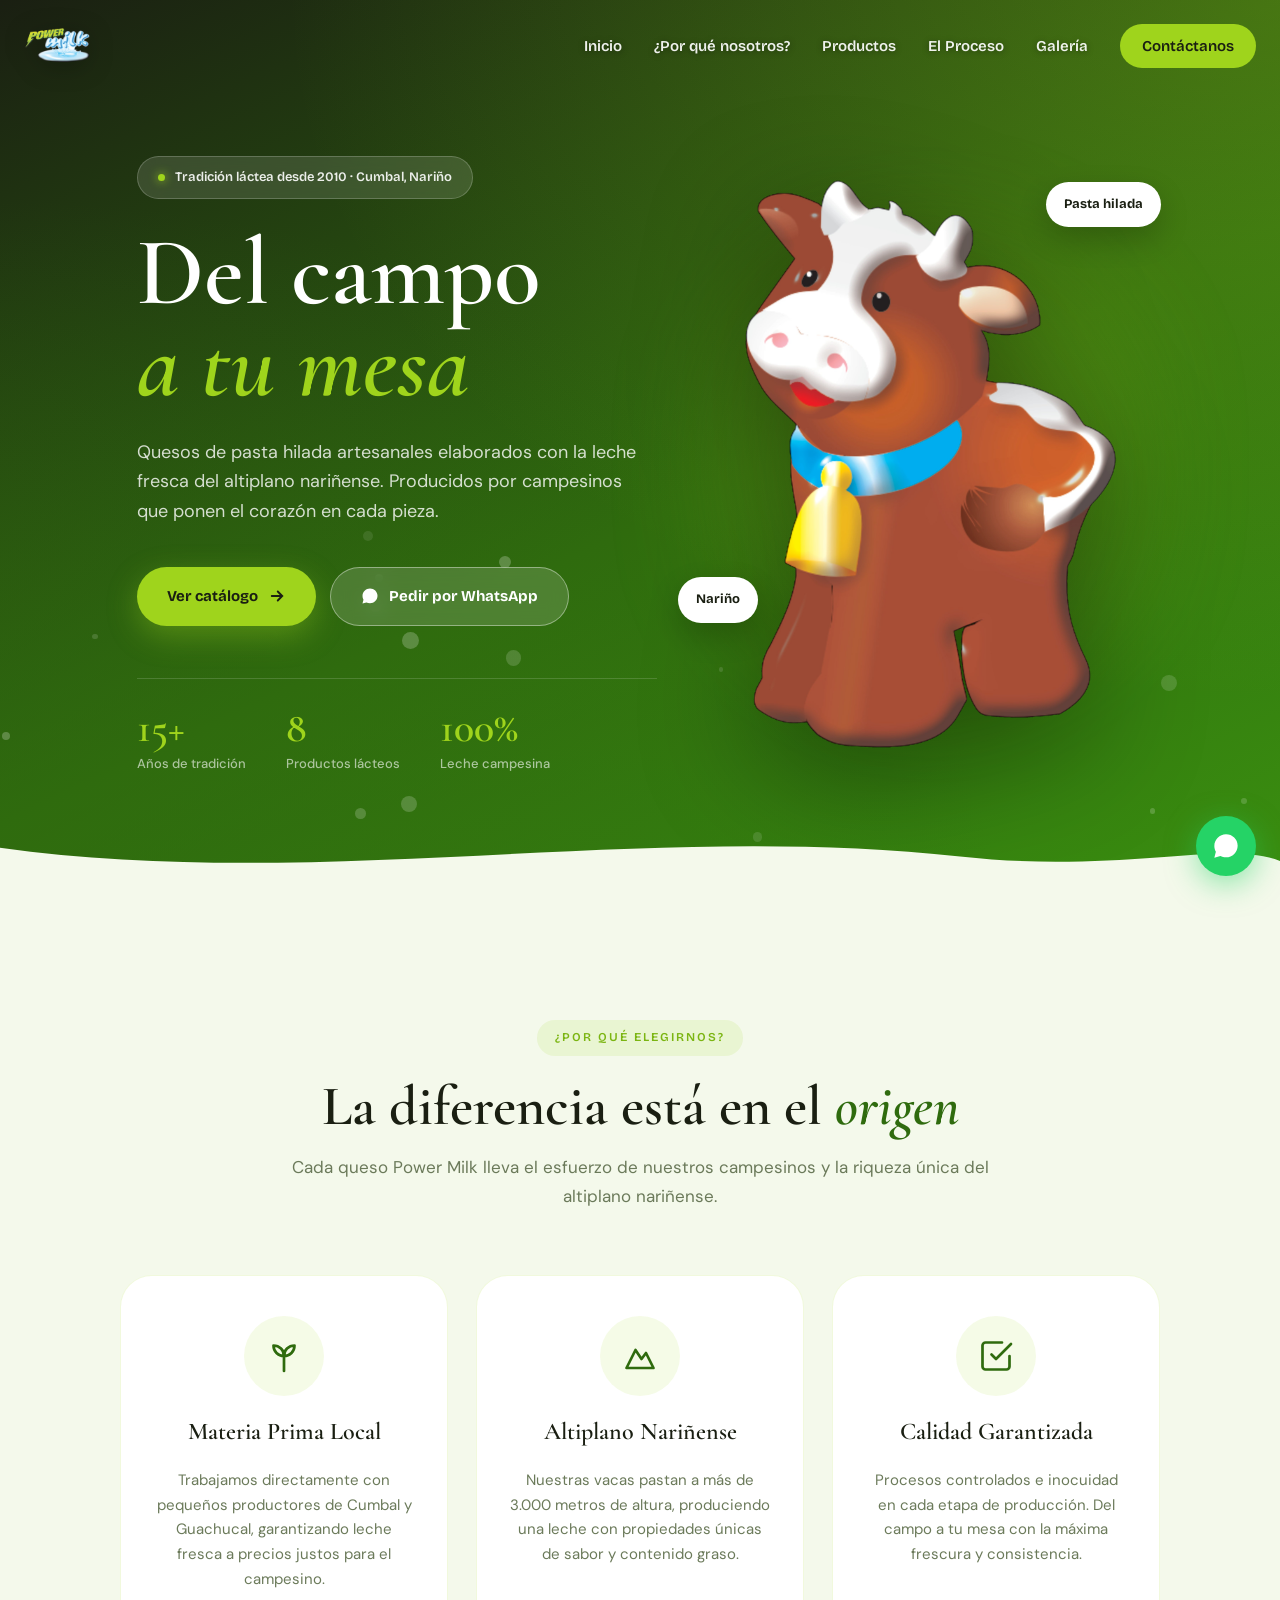
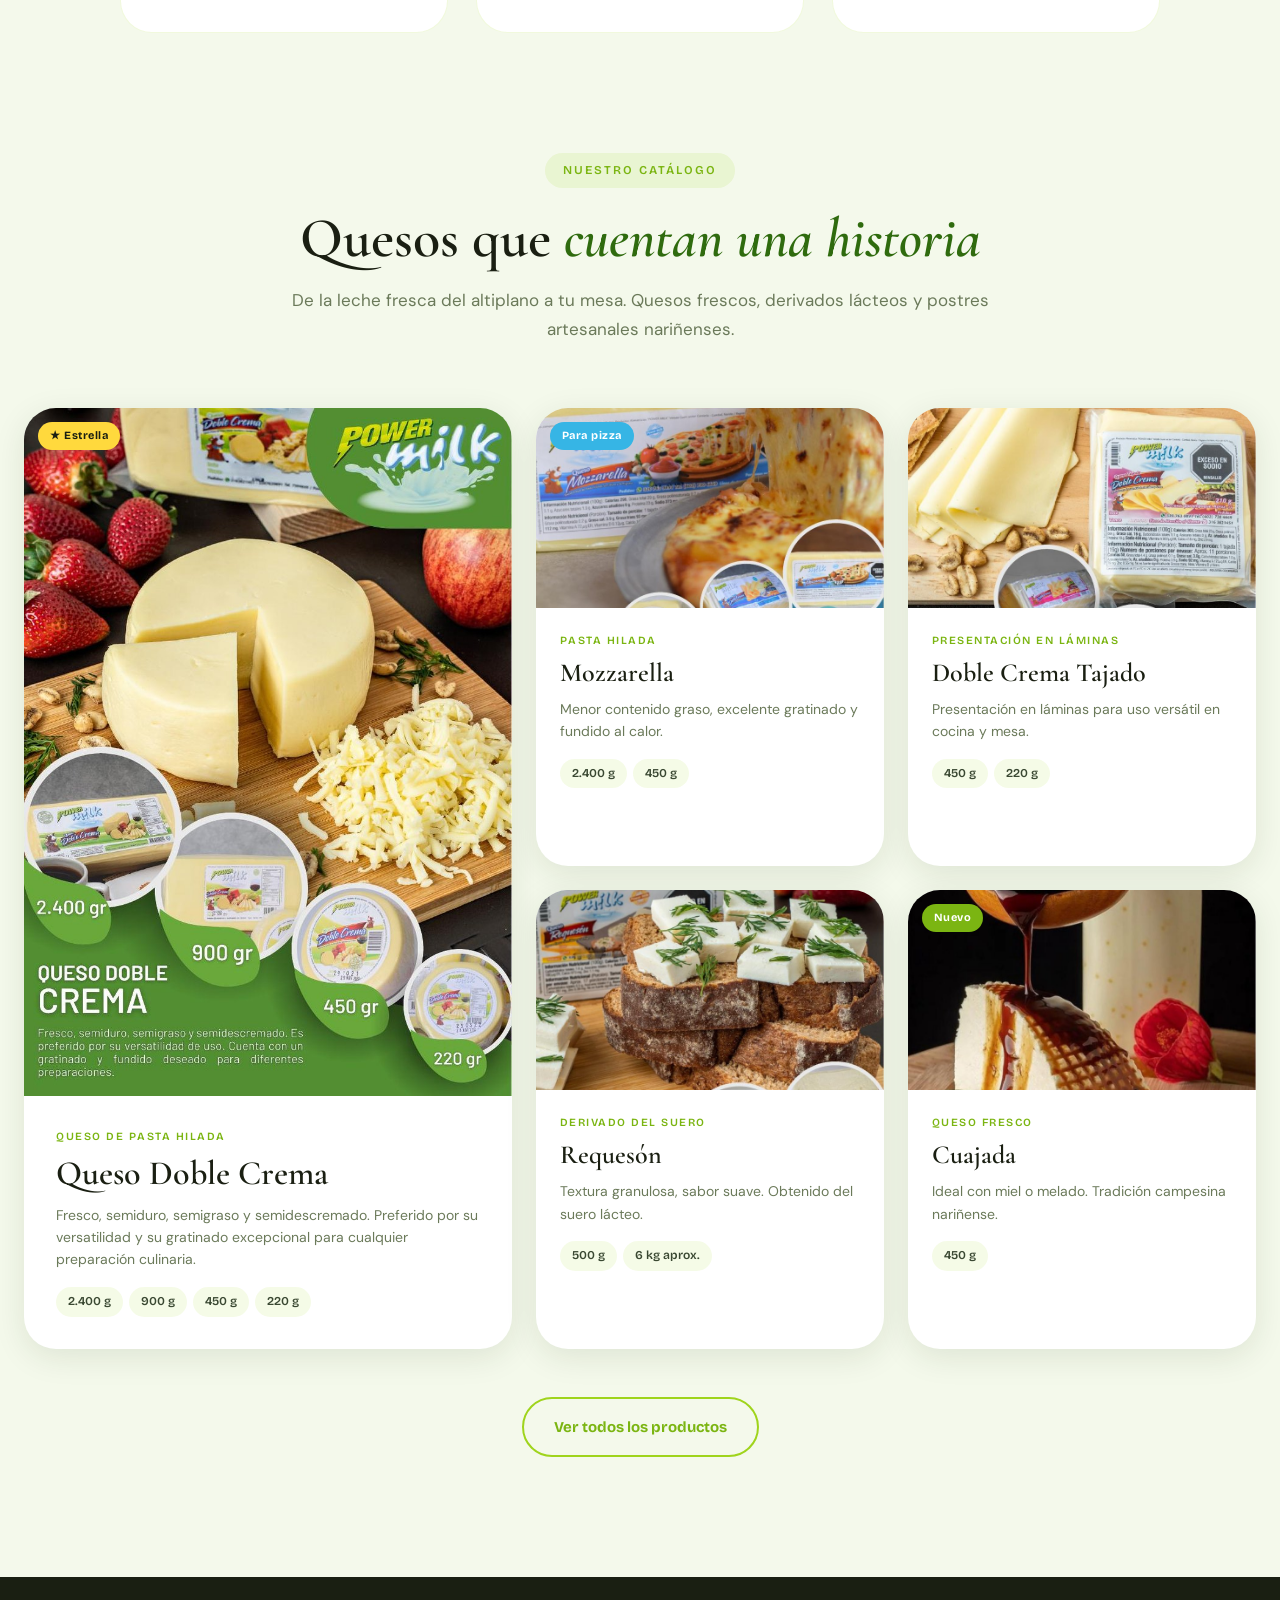
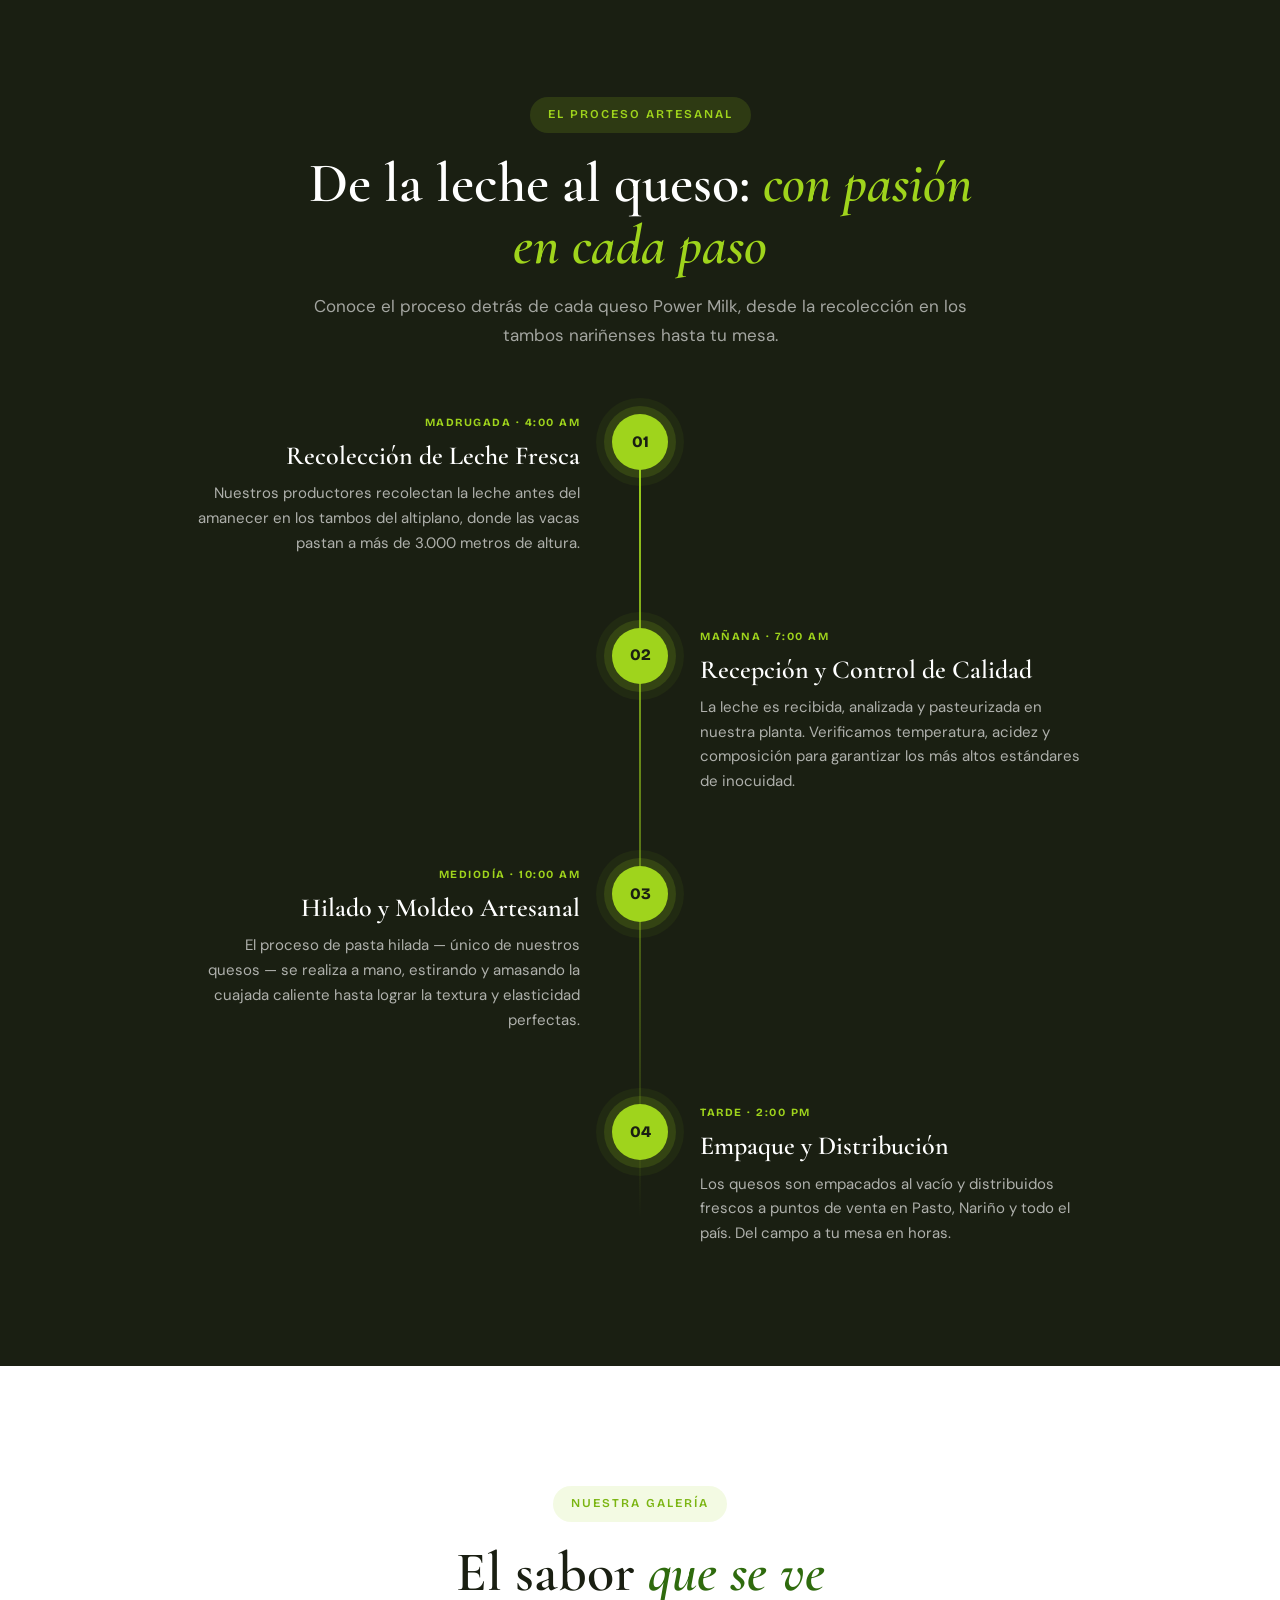
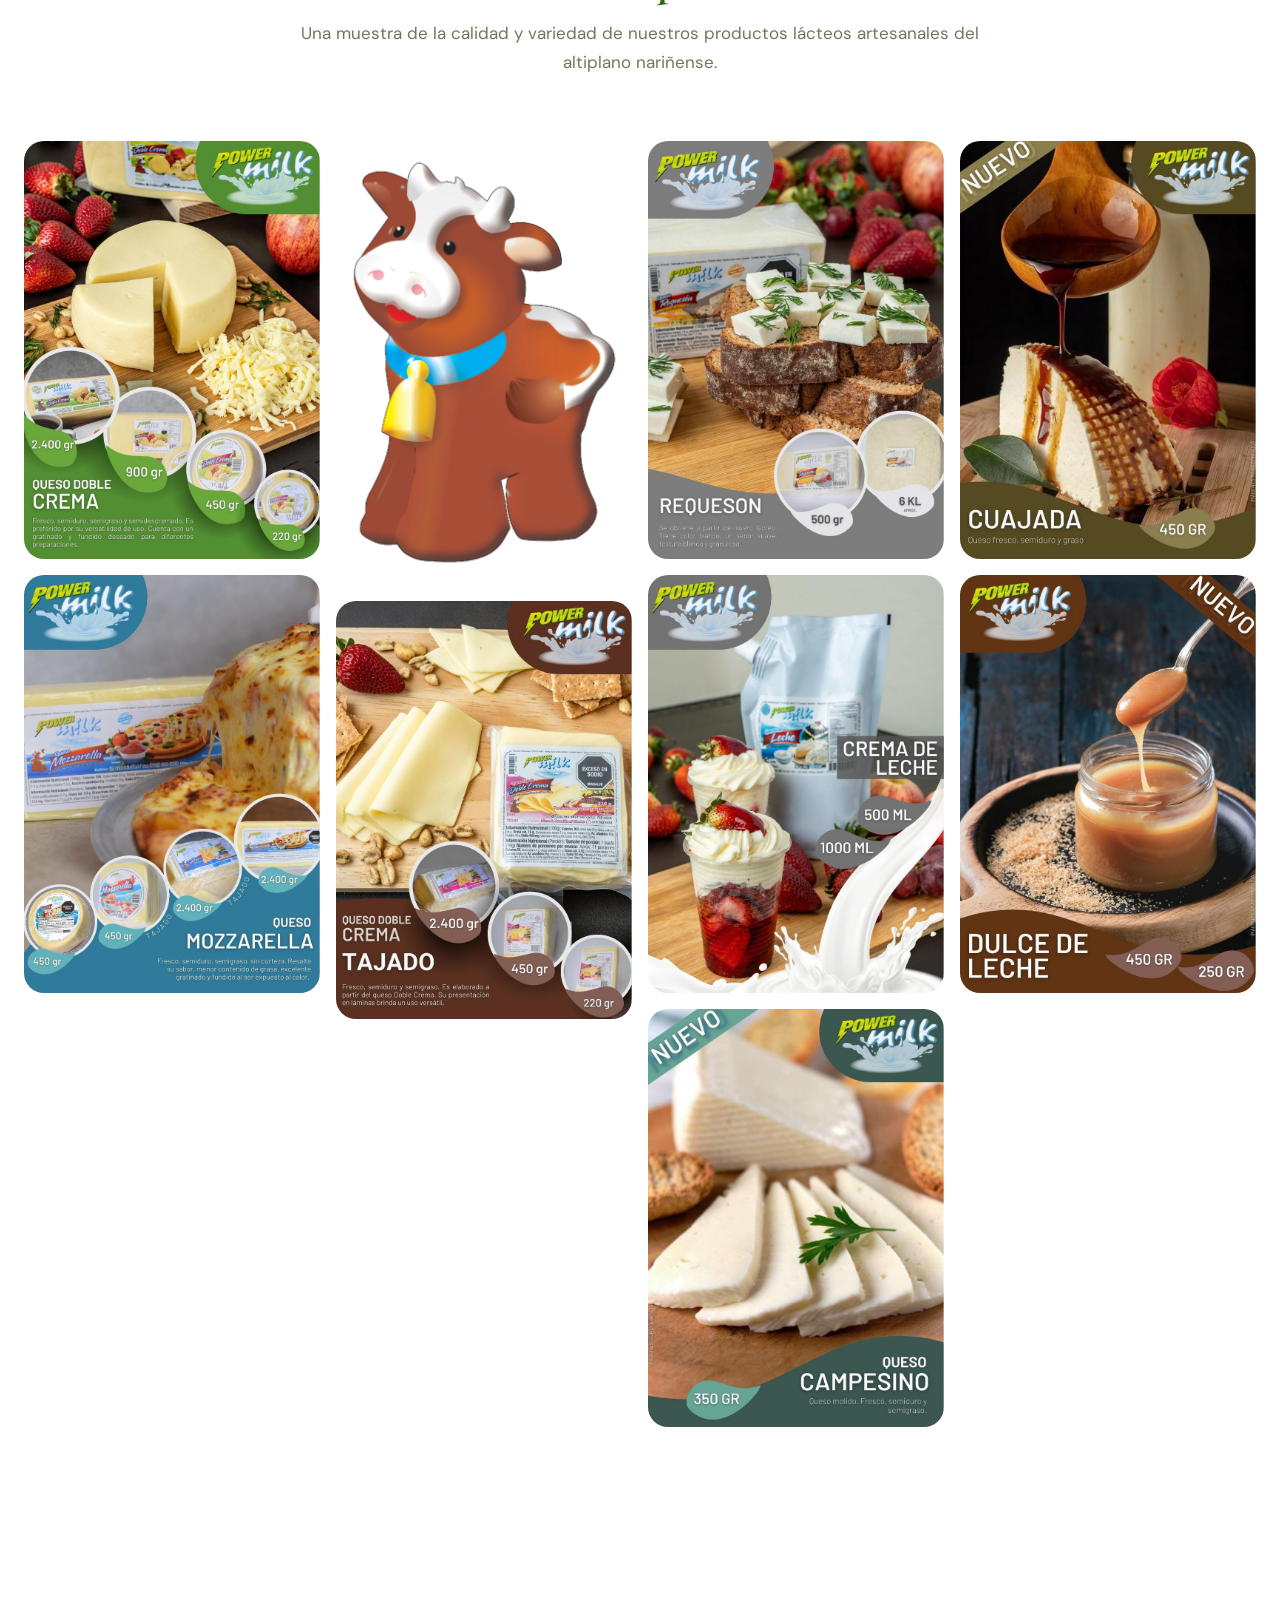
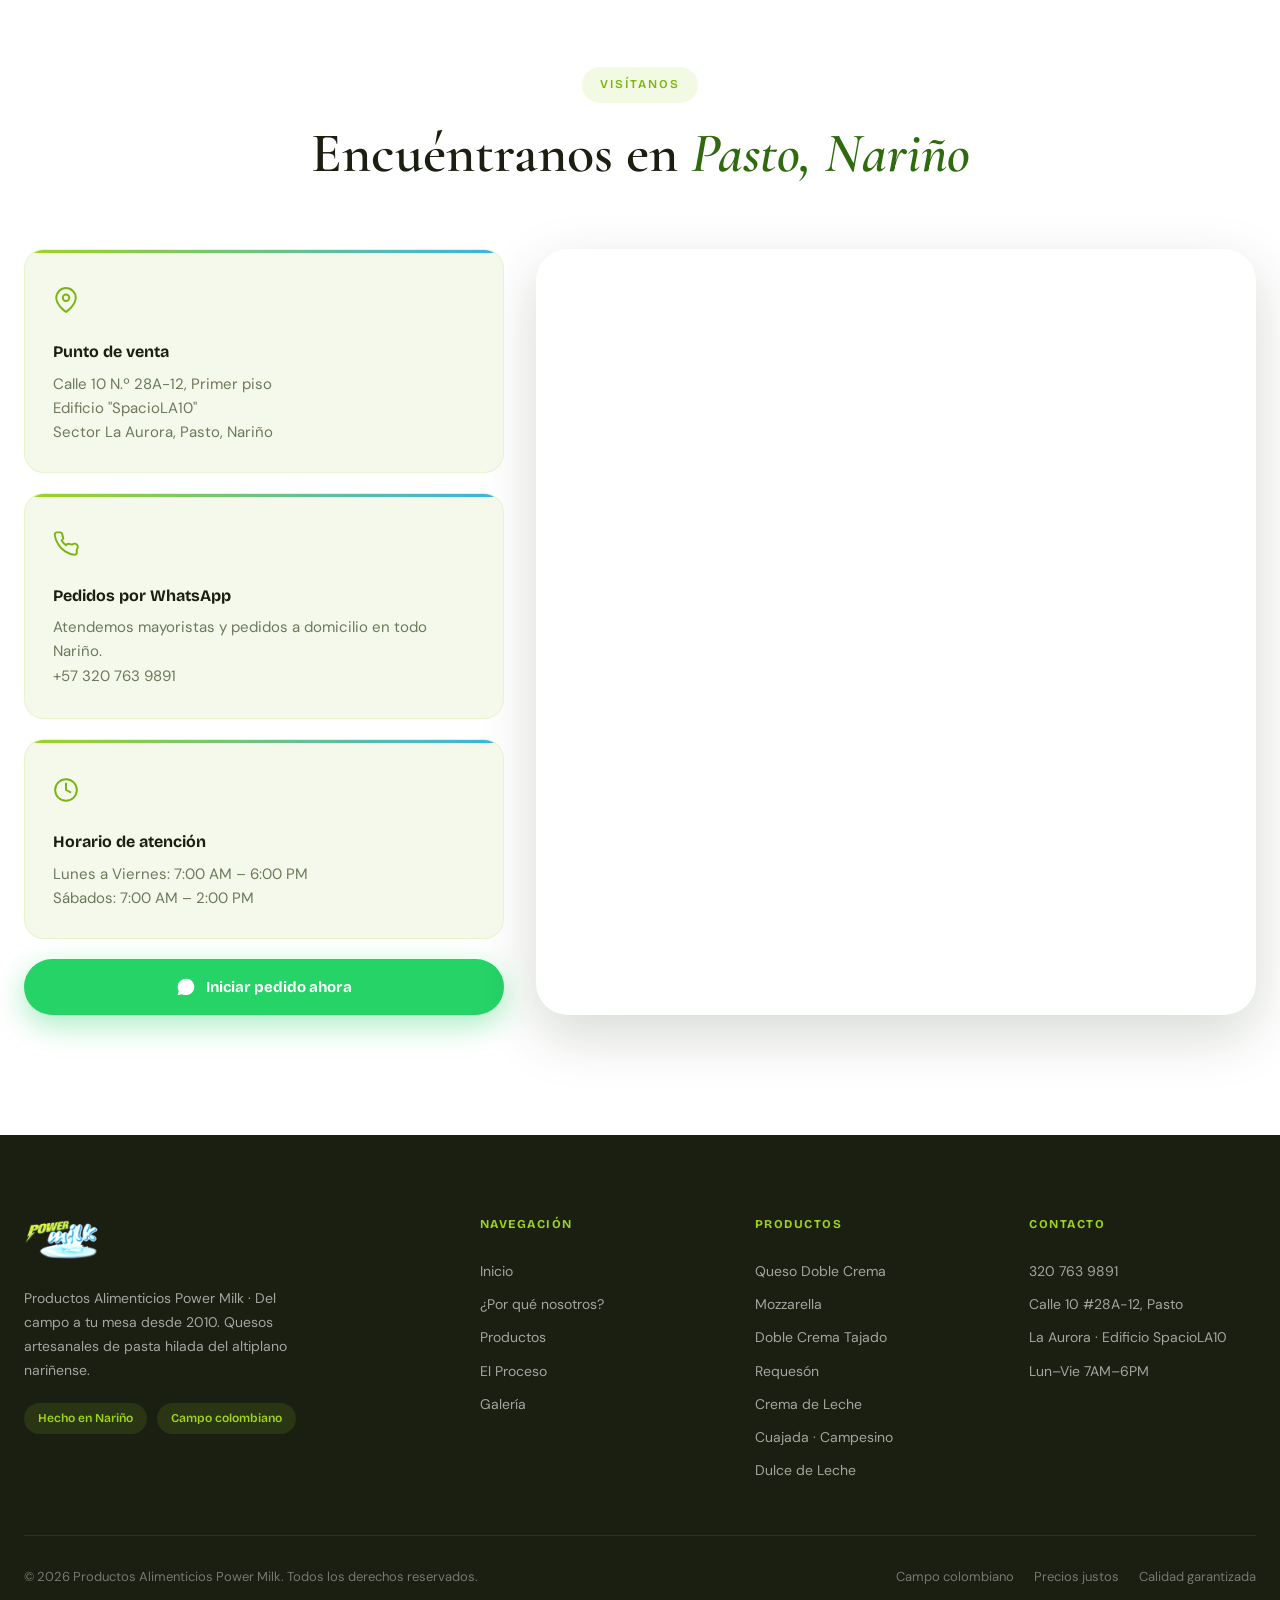
==== commit de68e9fe: "Mejorar diseño visual y funcionalidad del sitio - Animación de mascota con física de rebote (squash " ====
--- a/experiencia.html
+++ b/experiencia.html
@@ -115,8 +115,8 @@
     .hero-visual{display:flex;justify-content:center;align-items:center}
     .hero-img-wrap{position:relative;width:100%;max-width:420px}
     .hero-glow{position:absolute;inset:-10%;background:radial-gradient(circle,rgba(159,212,28,0.3) 0%,transparent 65%);filter:blur(40px)}
-    .hero-mascota{position:relative;z-index:2;width:100%;filter:drop-shadow(0 30px 60px rgba(0,0,0,0.4));animation:cowFloat 4s ease-in-out infinite}
-    @keyframes cowFloat{0%,100%{transform:translateY(0) rotate(-1deg)}50%{transform:translateY(-18px) rotate(1.5deg)}}
+    .hero-mascota{position:relative;z-index:2;width:100%;filter:drop-shadow(0 30px 60px rgba(0,0,0,0.4));transform-origin:center bottom;animation:cowFloat 4s cubic-bezier(0.36,0.07,0.19,0.97) infinite}
+    @keyframes cowFloat{0%{transform:translateY(0) rotate(-1deg) scaleX(1) scaleY(1)}8%{transform:translateY(3px) rotate(-1deg) scaleX(1.07) scaleY(0.93)}22%{transform:translateY(-26px) rotate(-3deg) scaleX(0.96) scaleY(1.05)}38%{transform:translateY(-33px) rotate(1deg) scaleX(1) scaleY(1)}52%{transform:translateY(-22px) rotate(3deg) scaleX(0.97) scaleY(1.04)}65%{transform:translateY(3px) rotate(0deg) scaleX(1.08) scaleY(0.92)}74%{transform:translateY(-10px) rotate(-1.5deg) scaleX(0.99) scaleY(1.02)}83%{transform:translateY(0) rotate(0.5deg) scaleX(1.03) scaleY(0.97)}91%{transform:translateY(-4px) rotate(-0.5deg) scaleX(1) scaleY(1)}100%{transform:translateY(0) rotate(-1deg) scaleX(1) scaleY(1)}}
     .hero-badge{position:absolute;z-index:3;background:white;padding:12px 18px;border-radius:100px;display:flex;align-items:center;gap:8px;font-family:var(--font-display);font-weight:700;font-size:13px;color:var(--text-primary);box-shadow:0 12px 30px rgba(0,0,0,0.2);animation:badgeFloat 5s ease-in-out infinite}
     @keyframes badgeFloat{0%,100%{transform:translateY(0)}50%{transform:translateY(-10px)}}
     .badge-a{top:5%;right:-5%;animation-delay:0s}
